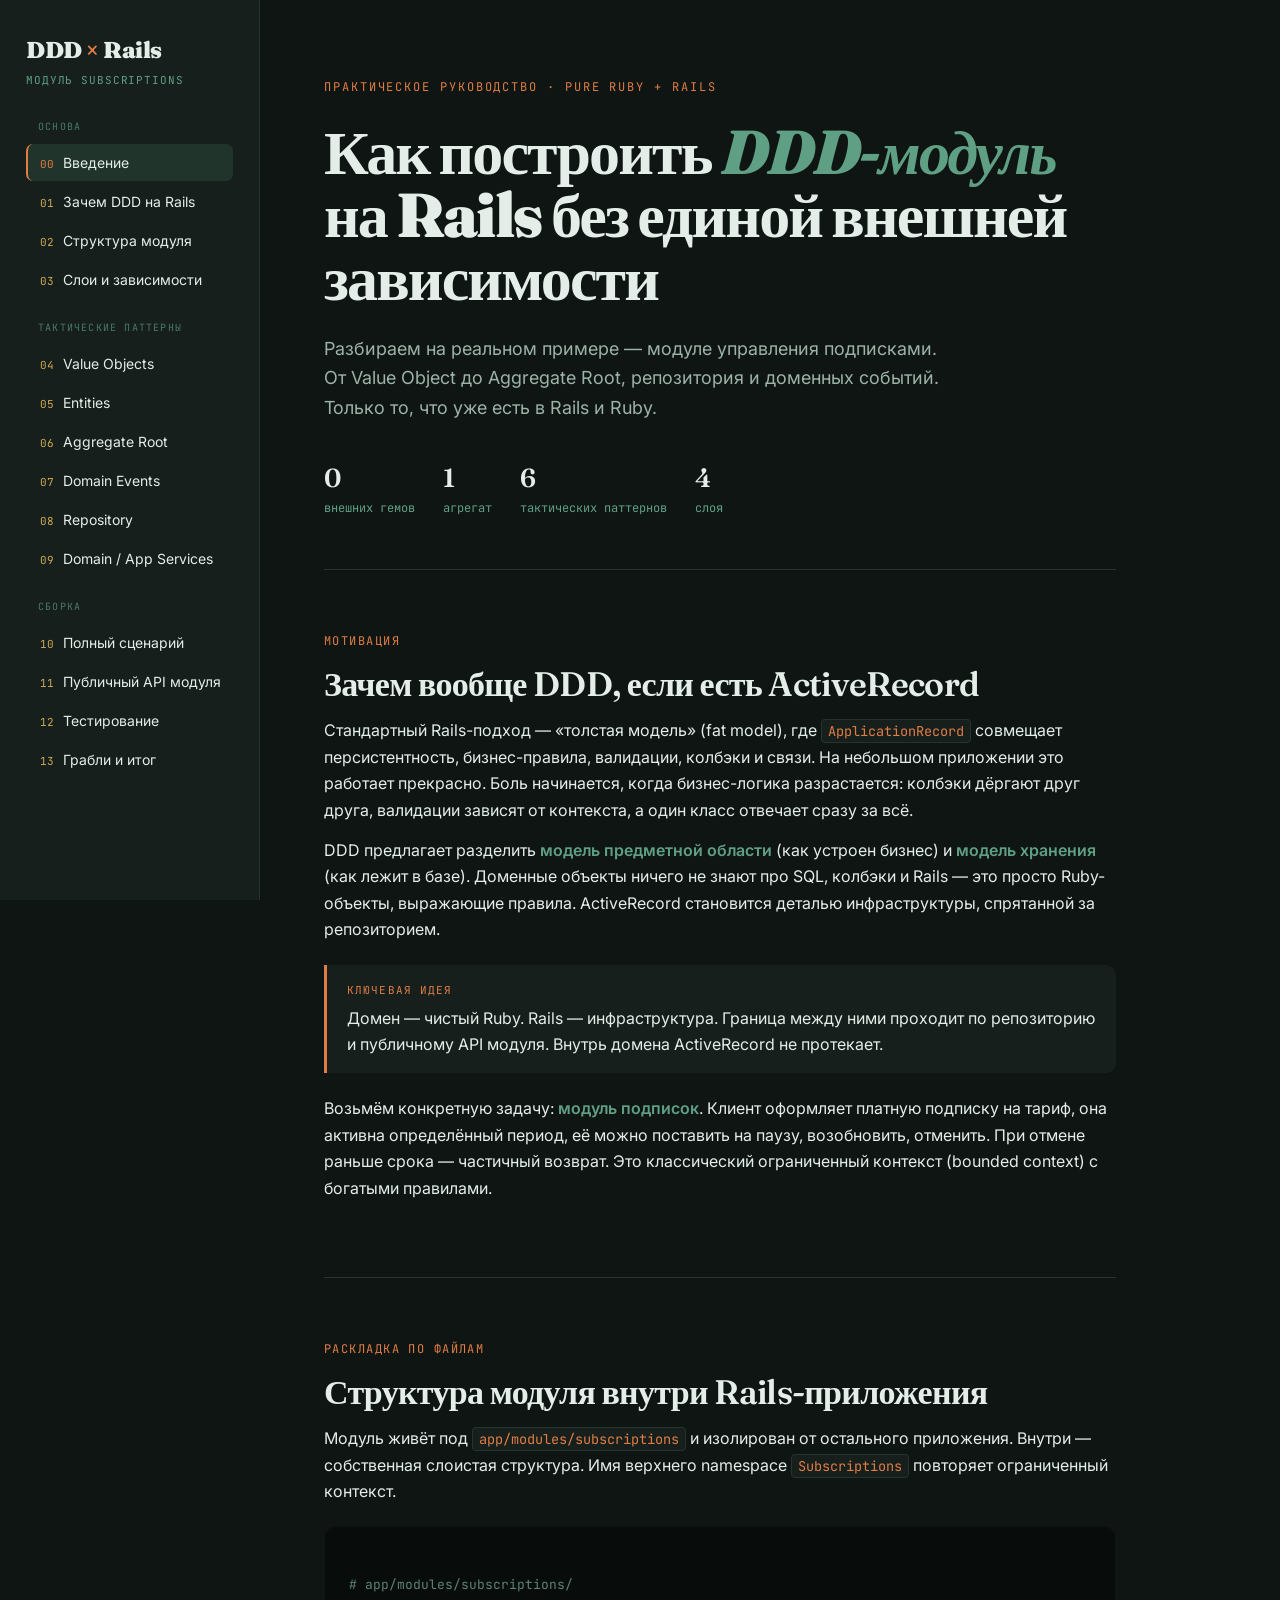
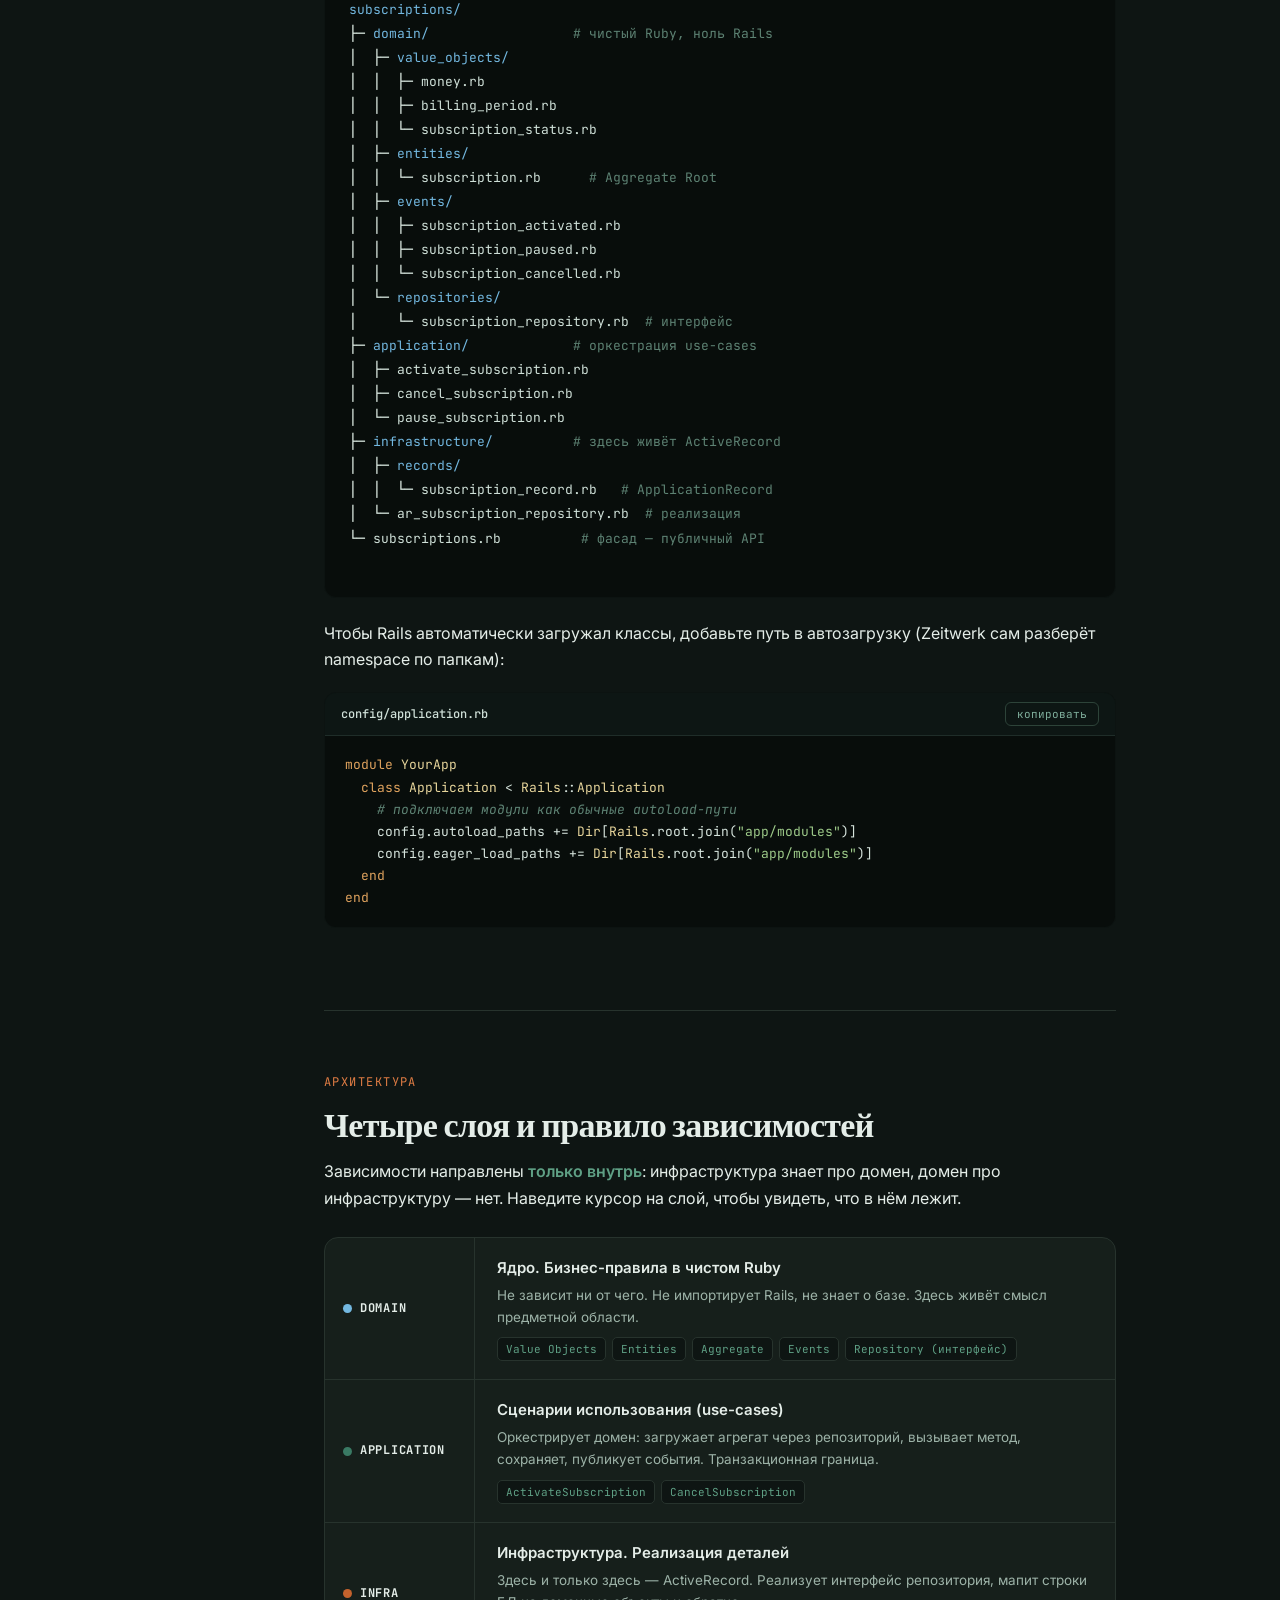
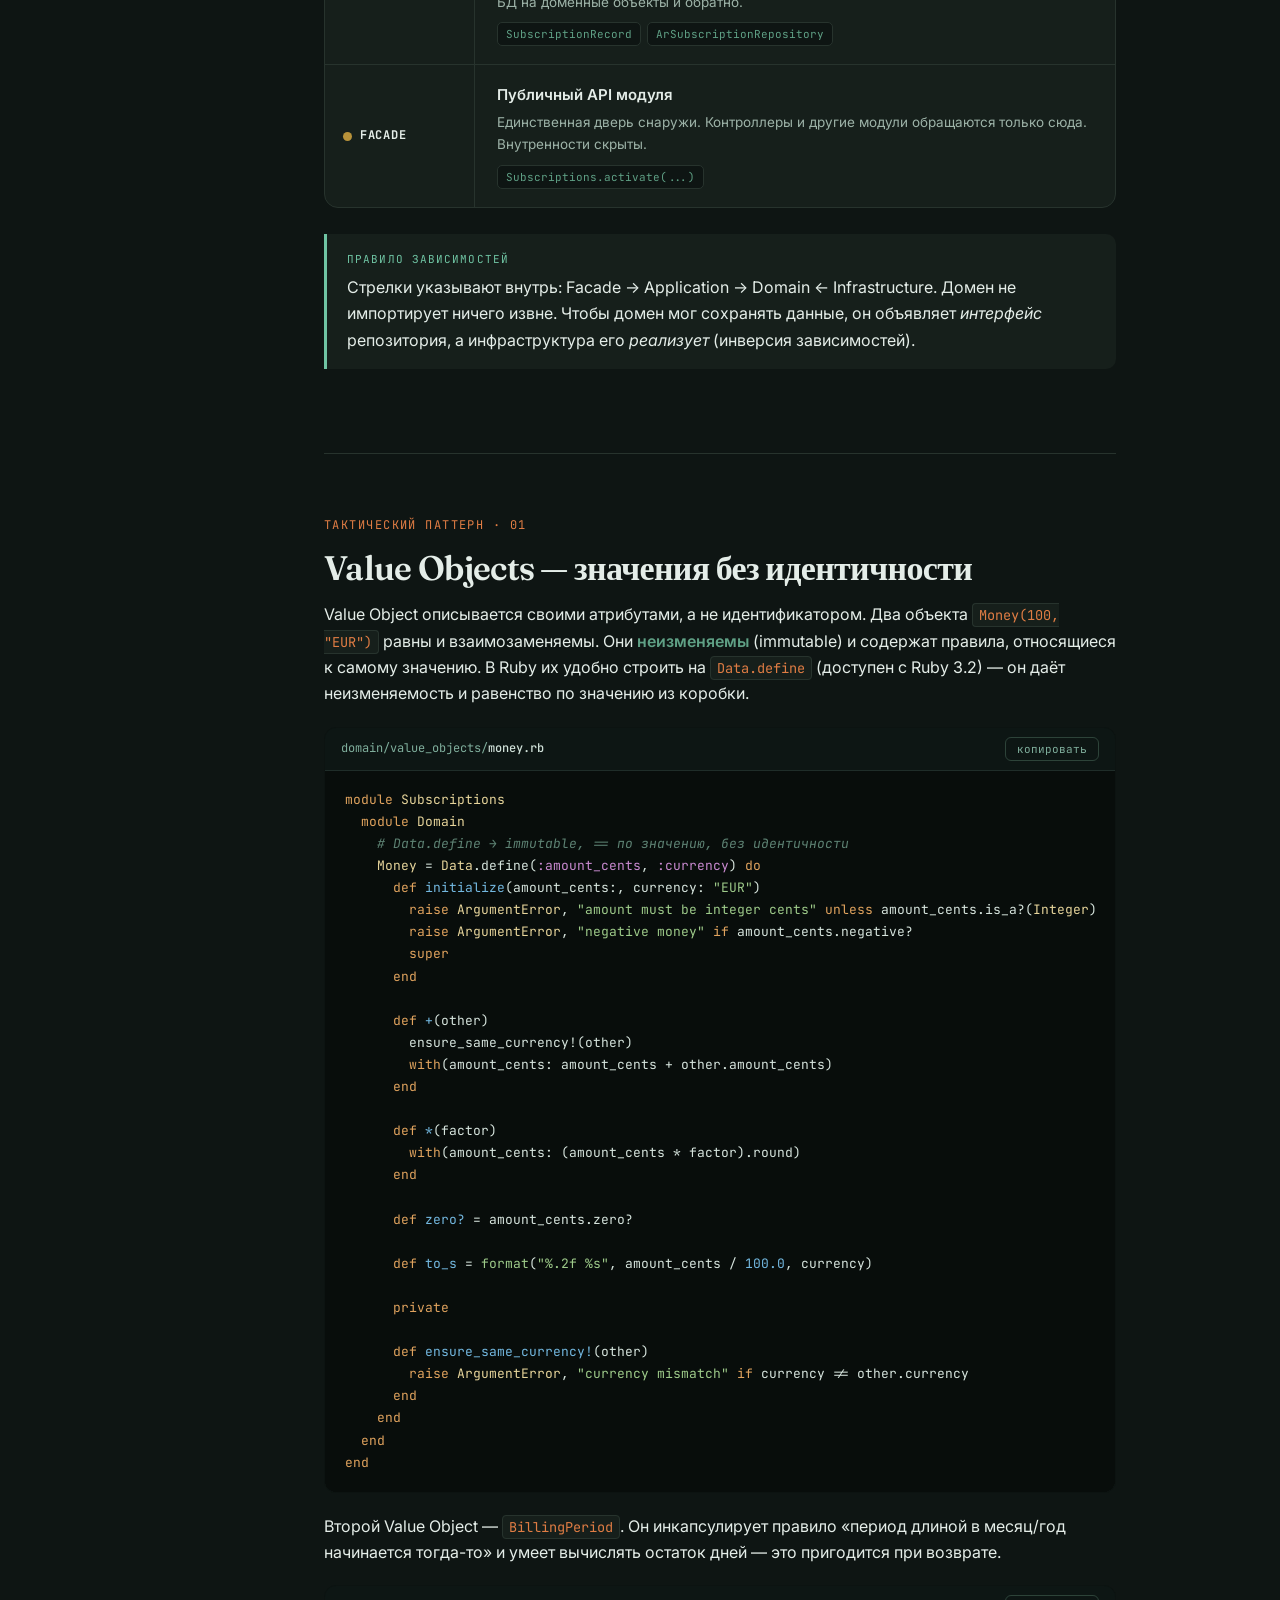
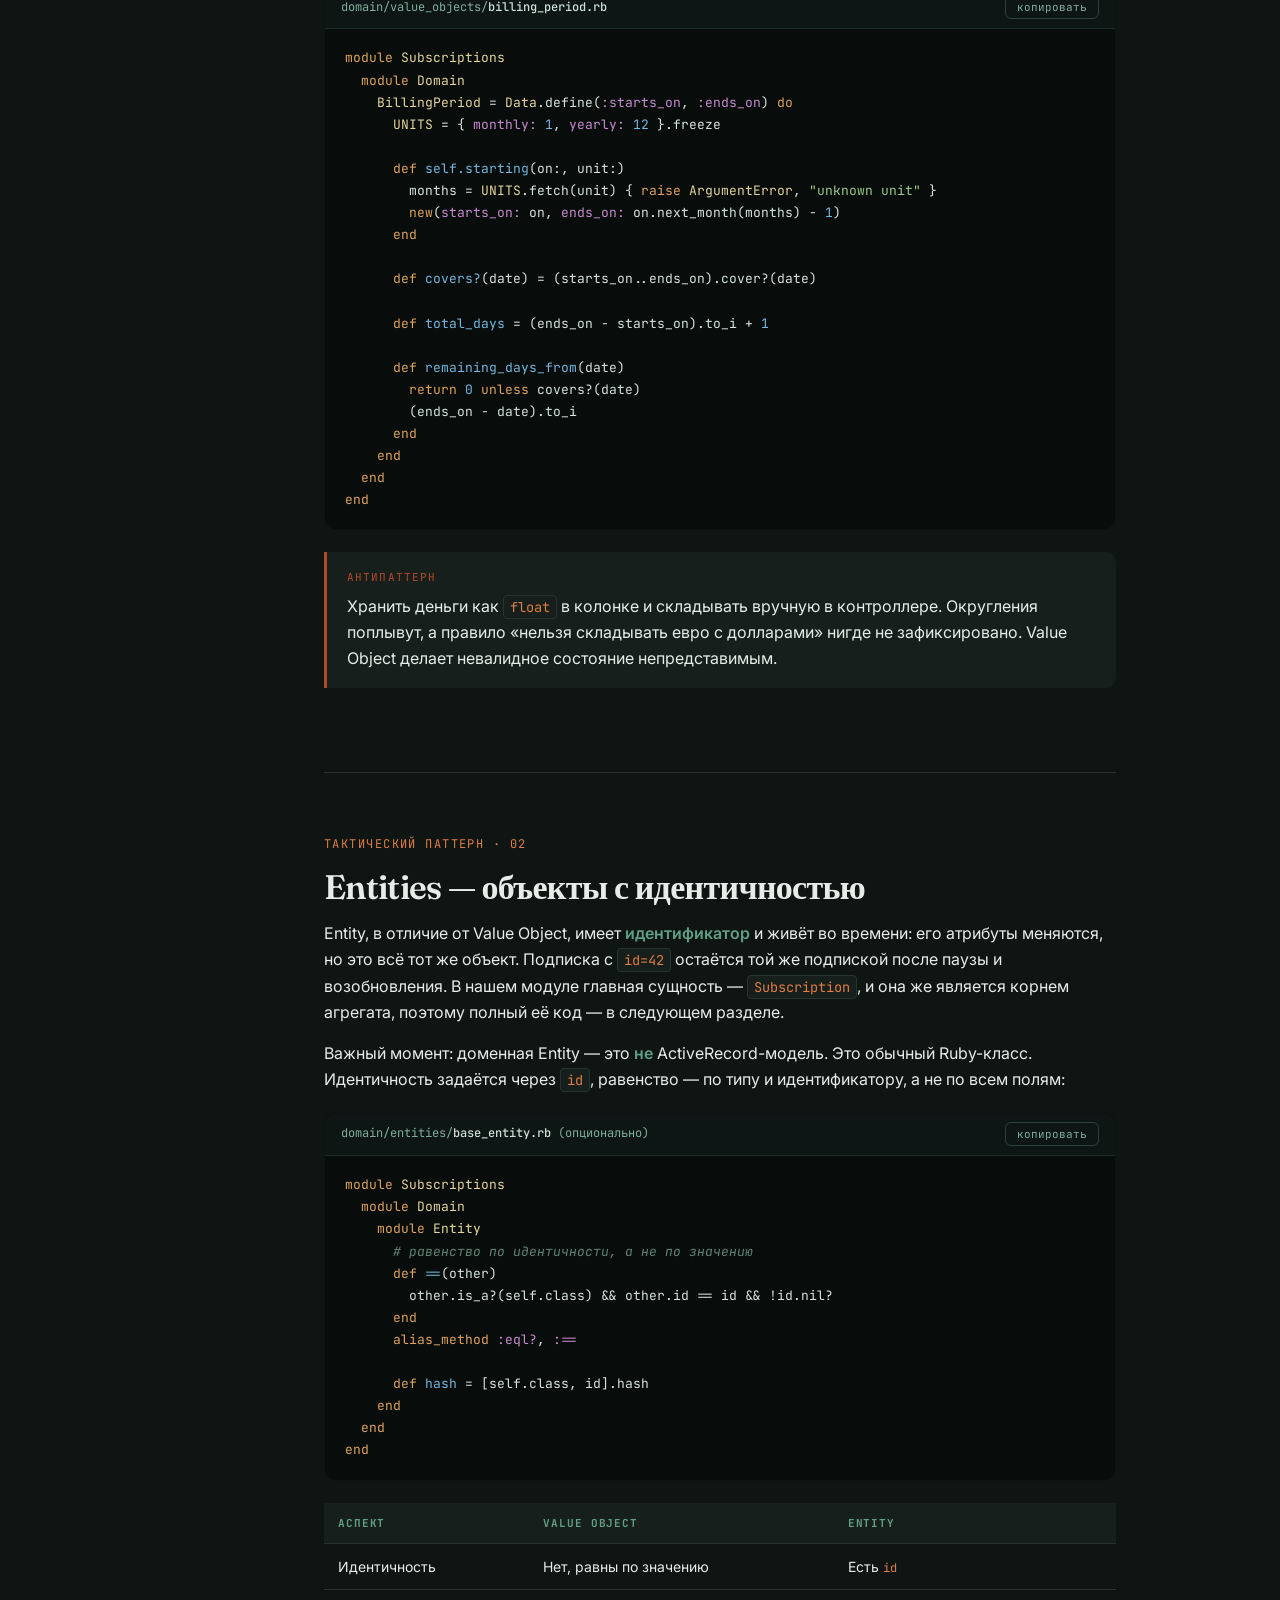
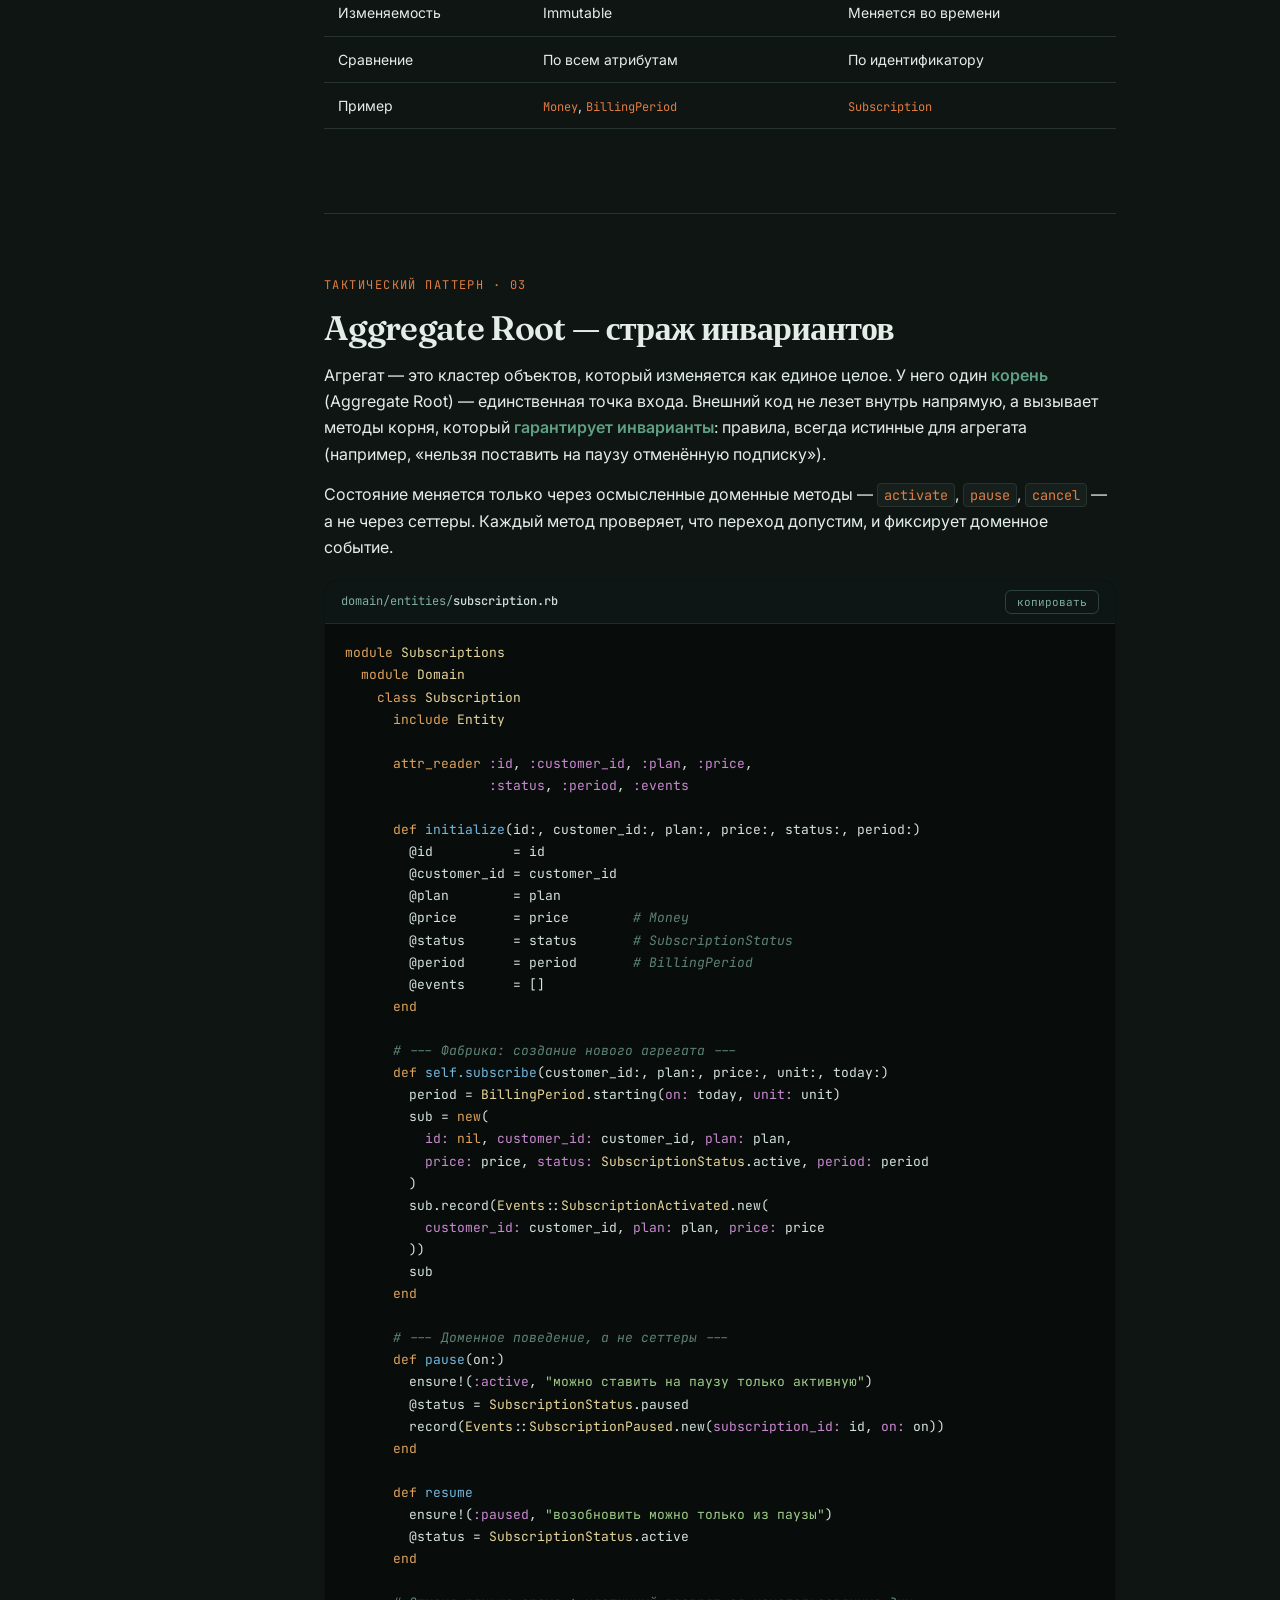
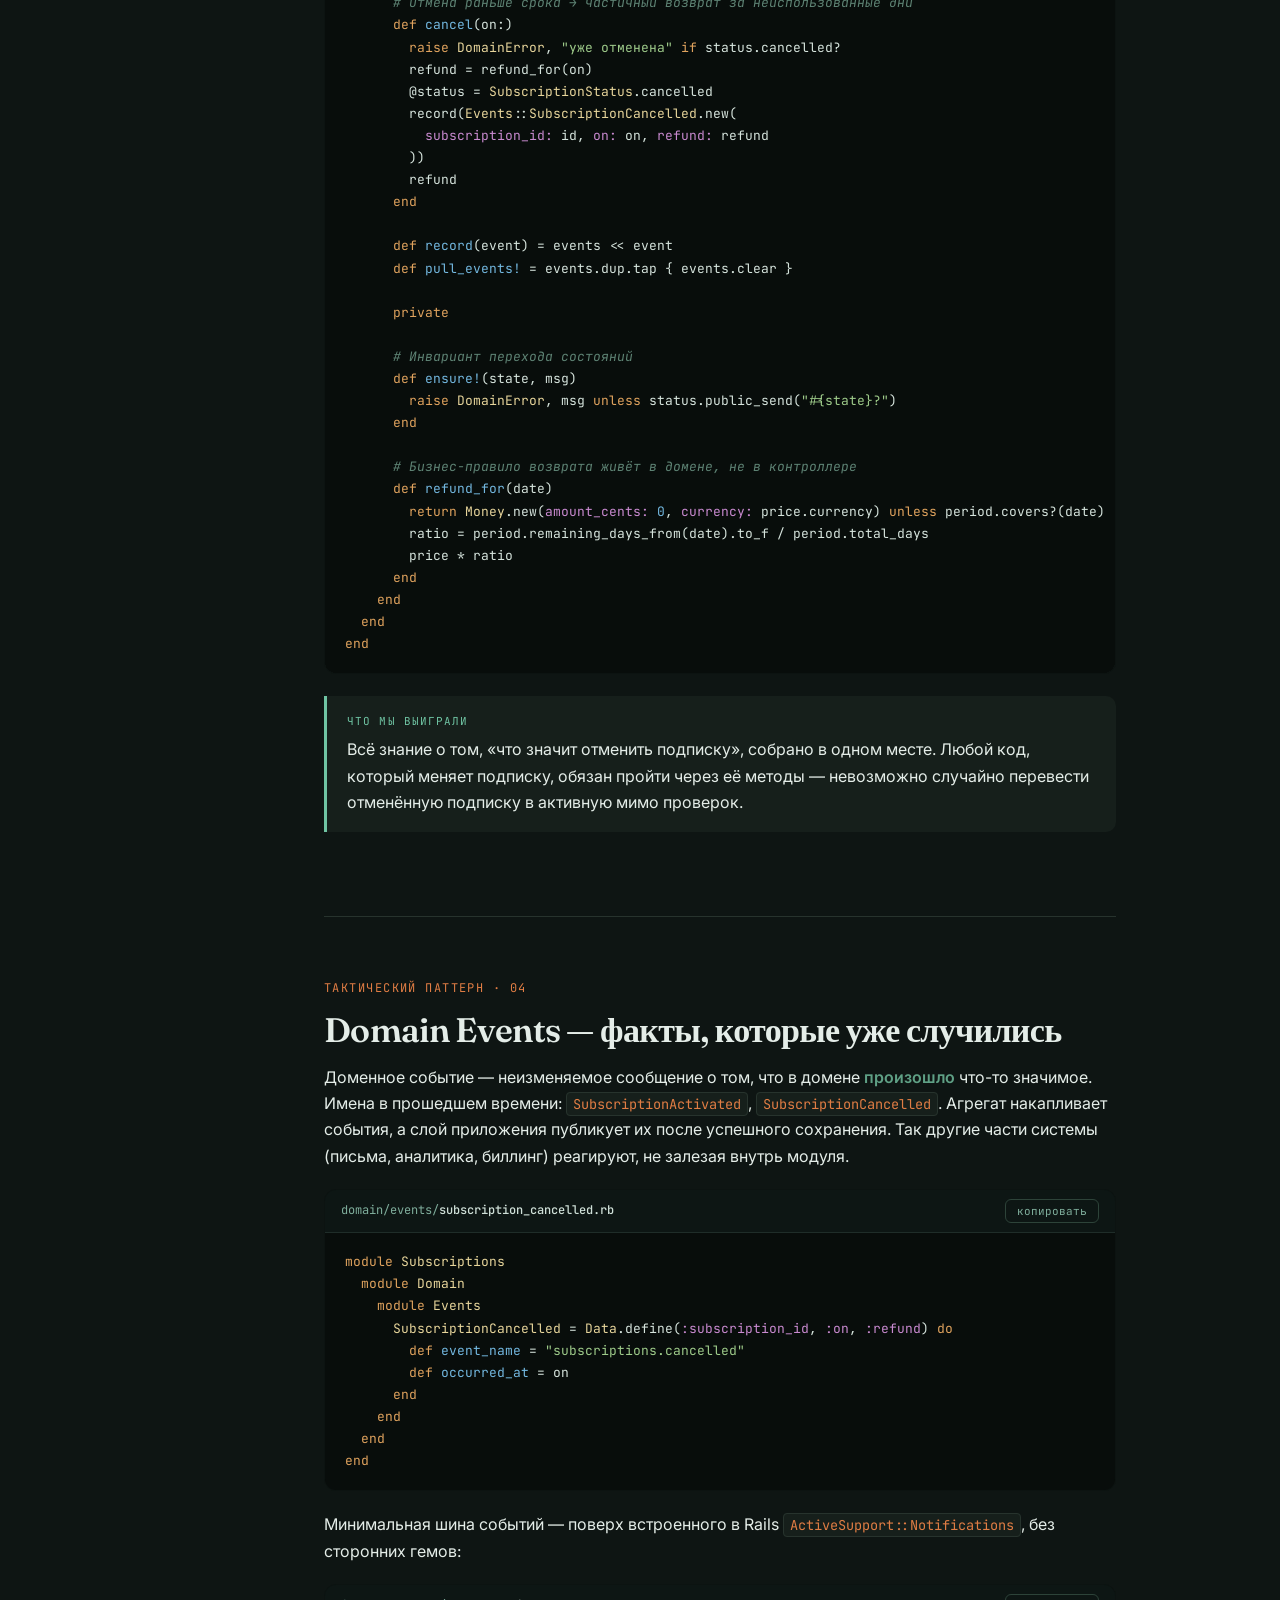
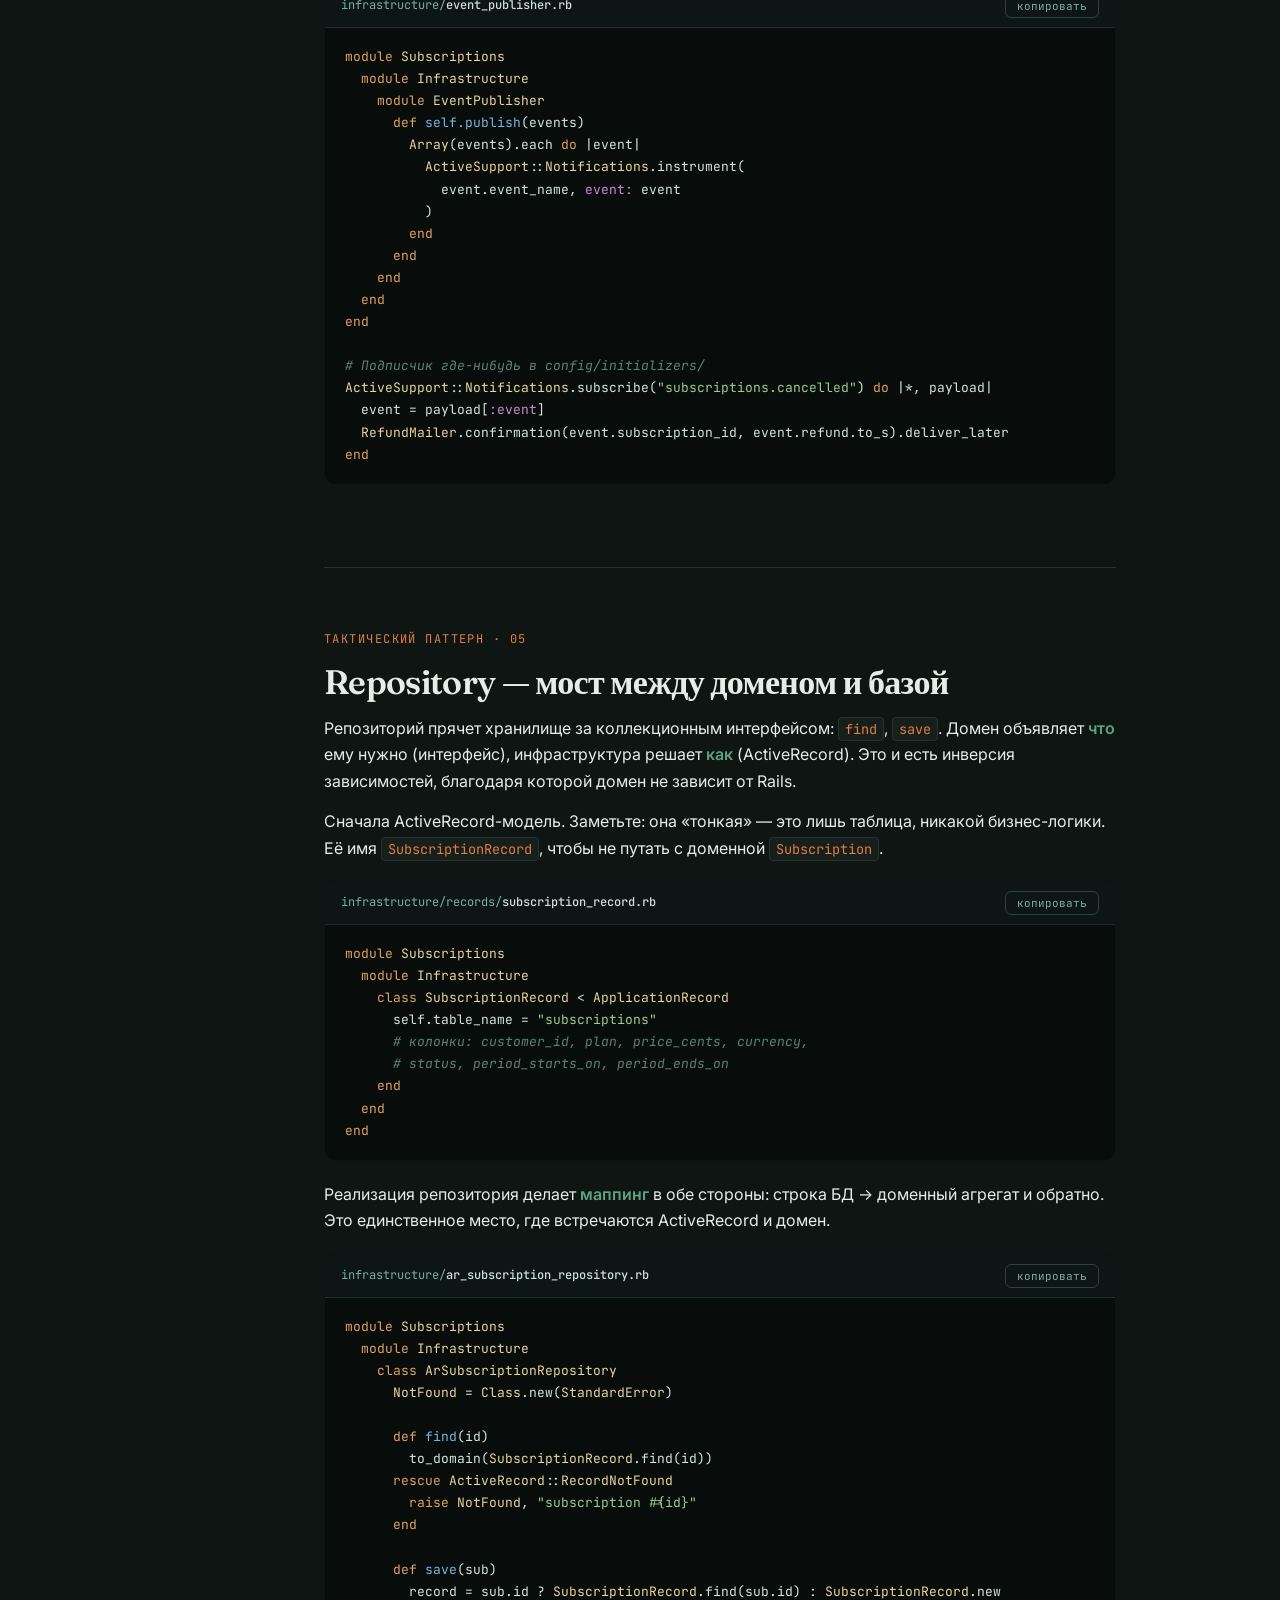
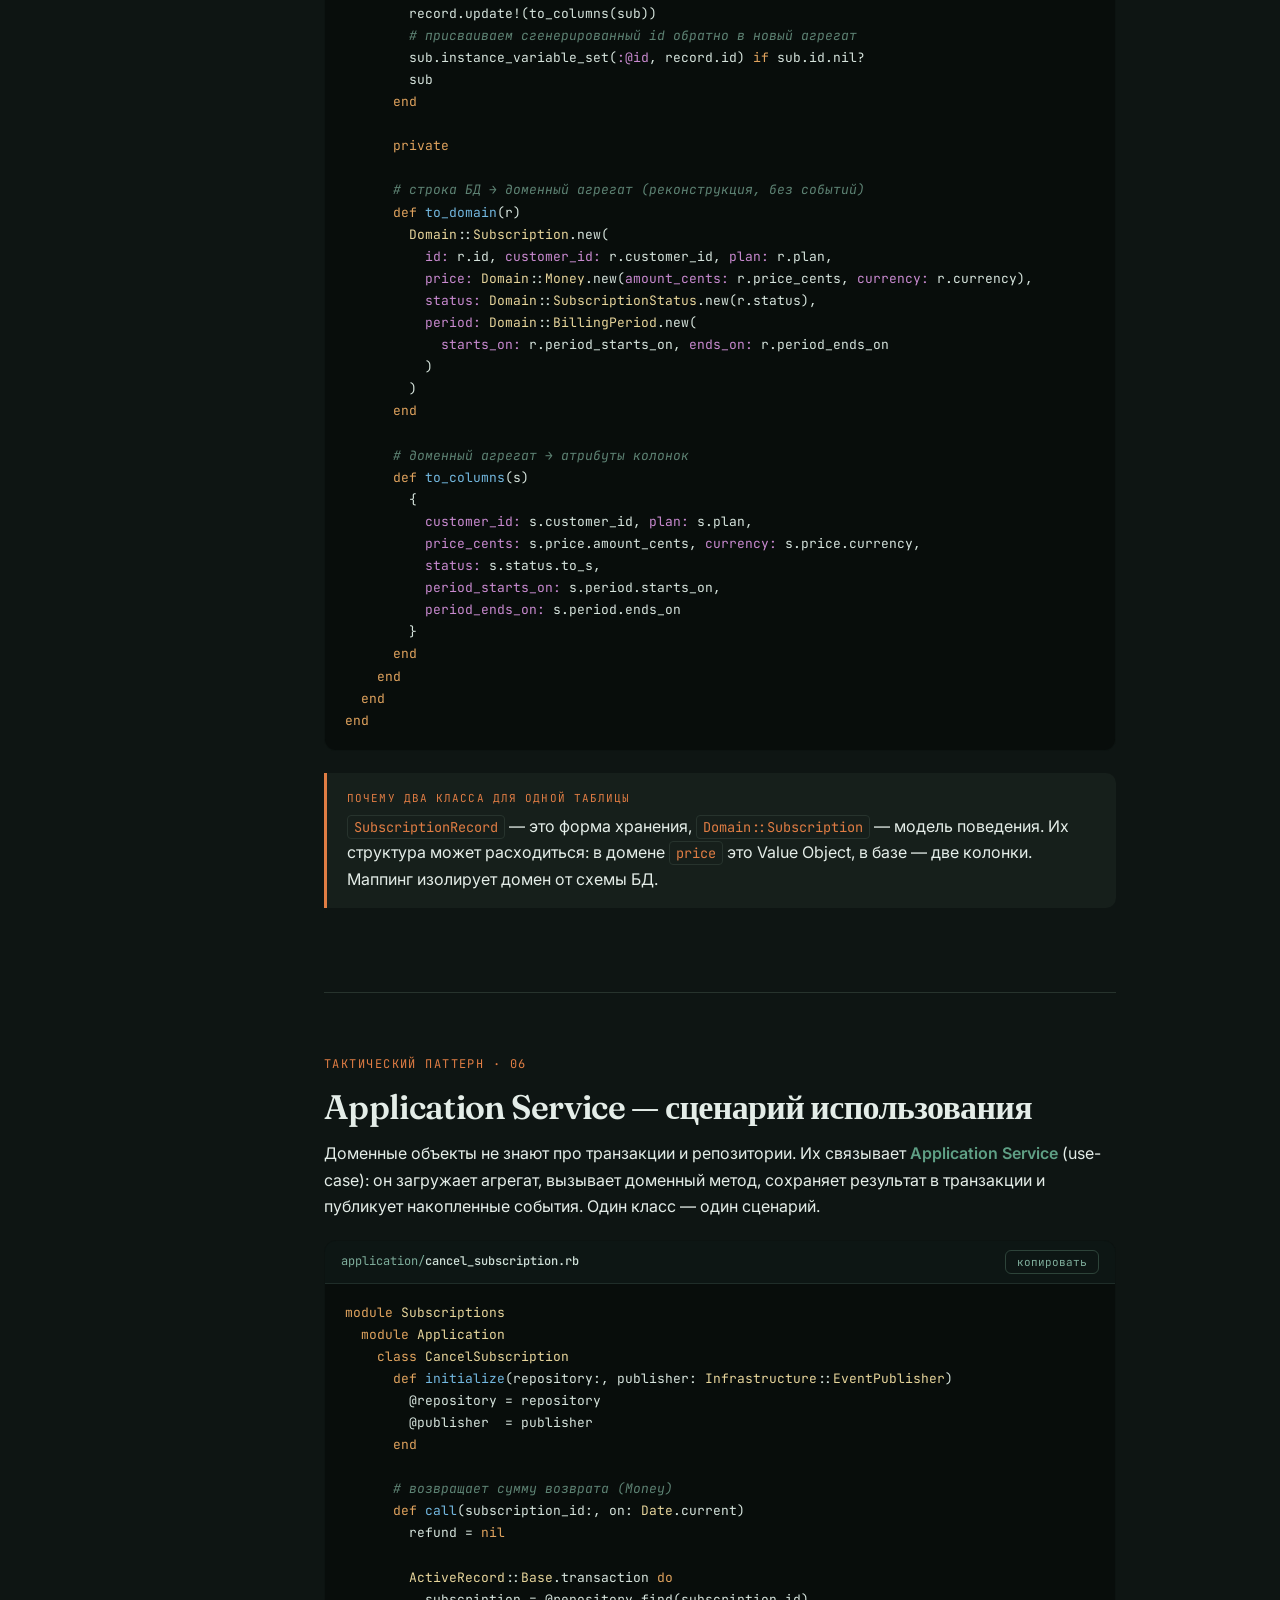
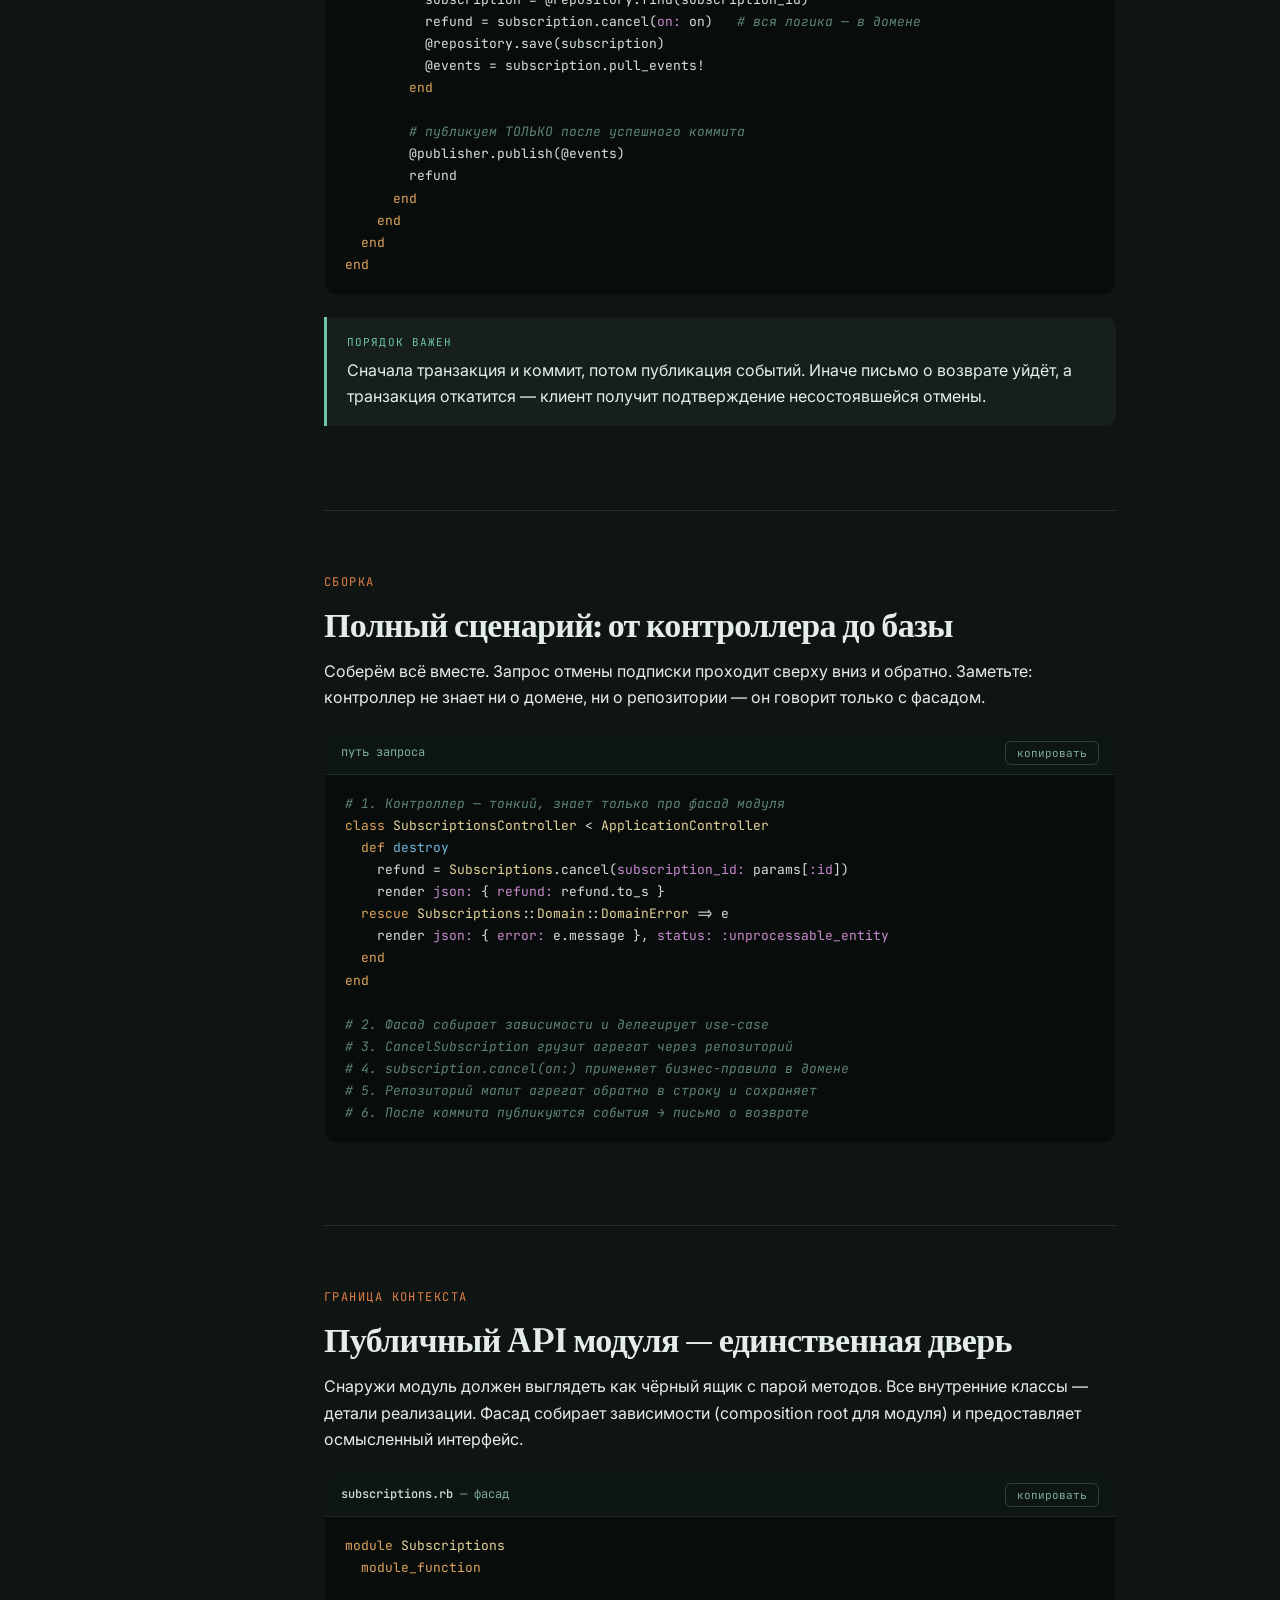
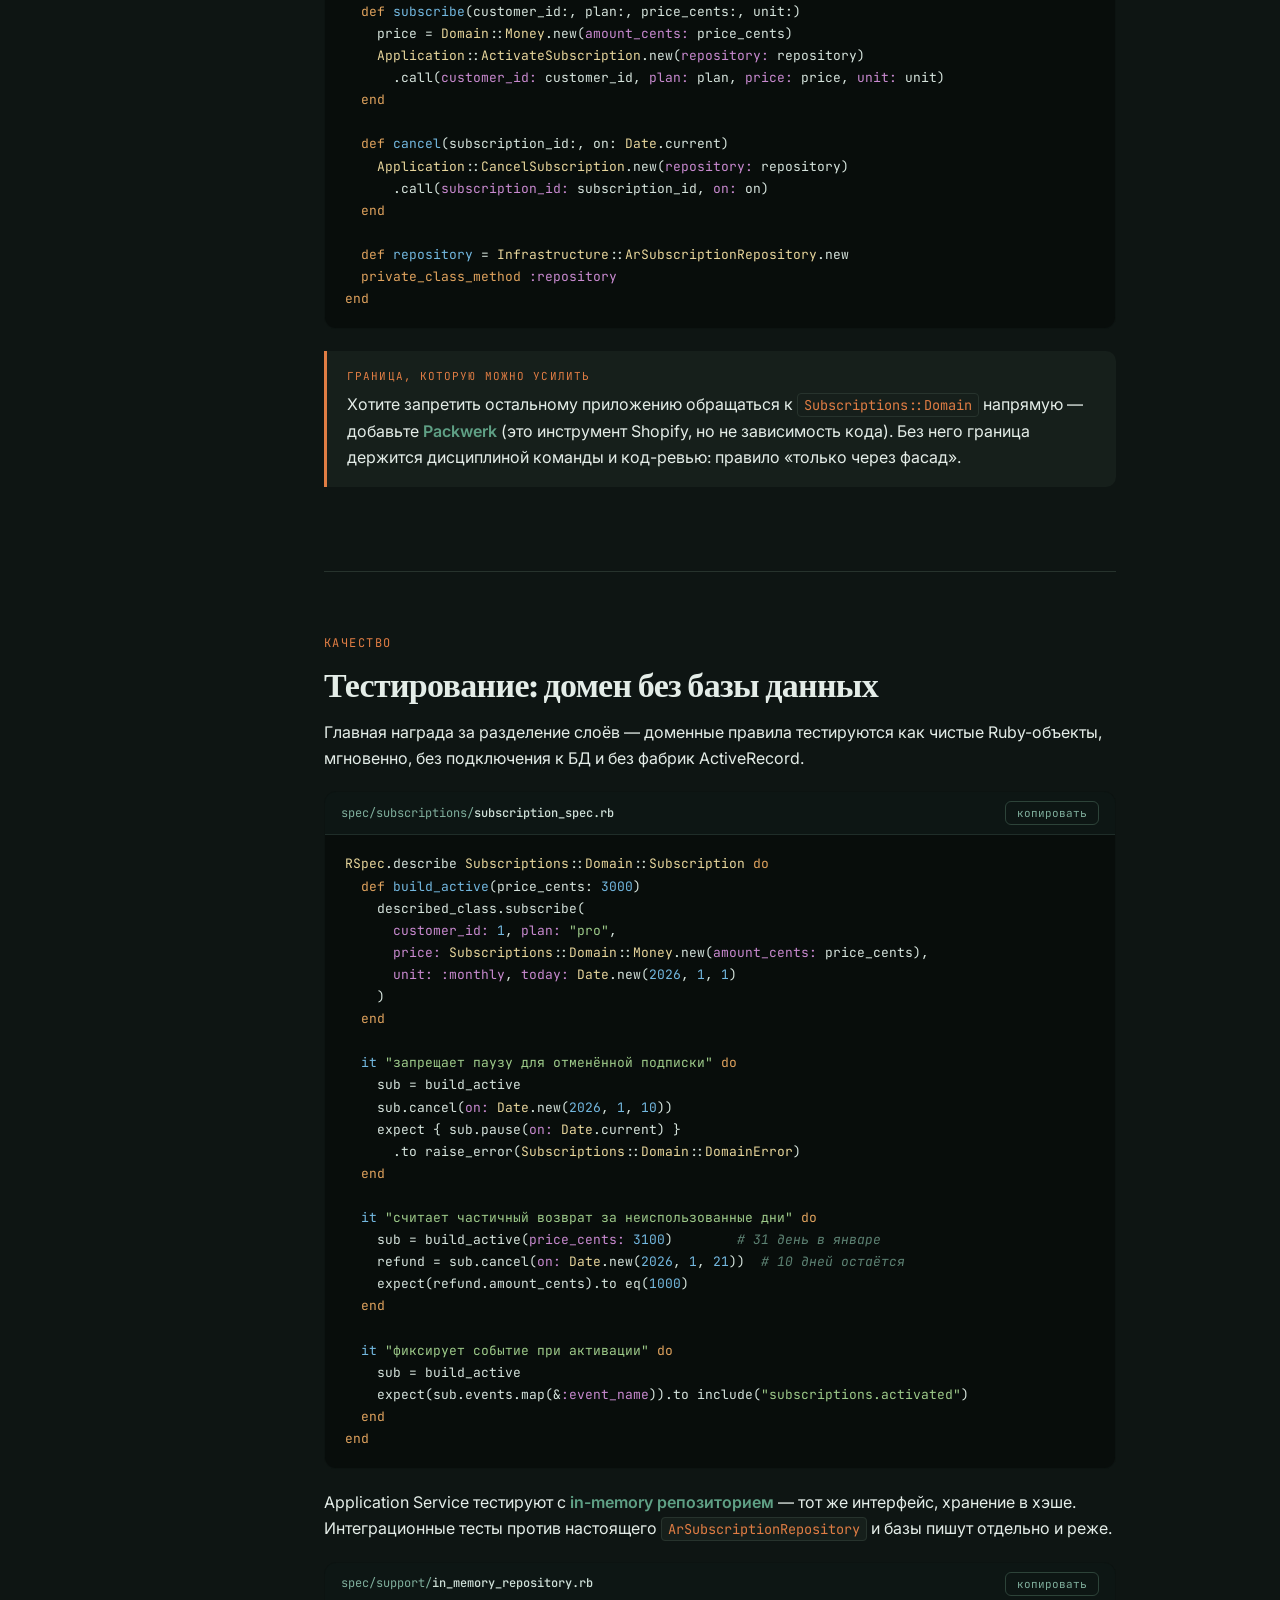
==== ddd-rails-subscriptions.html @ 868ebb4c "Add DDD Rails subscriptions page" ====
<!DOCTYPE html>
<html lang="ru">
<head>
<meta charset="UTF-8">
<meta name="viewport" content="width=device-width, initial-scale=1.0">
<title>DDD-модуль на Rails: модуль Subscriptions</title>
<link rel="preconnect" href="https://fonts.googleapis.com">
<link rel="preconnect" href="https://fonts.gstatic.com" crossorigin>
<link href="https://fonts.googleapis.com/css2?family=Fraunces:opsz,wght@9..144,400;9..144,600;9..144,900&family=Inter:wght@400;500;600&family=JetBrains+Mono:wght@400;500;700&display=swap" rel="stylesheet">
<style>
:root{
  --ink:#e4ede8;
  --paper:#0e1513;
  --paper-2:#161f1b;
  --moss:#5fa085;
  --moss-bright:#6fc4a3;
  --clay:#e07d44;
  --clay-soft:#d98a5c;
  --gold:#ceaa56;
  --line:#27332d;
  --code-bg:#080d0b;
  --code-ink:#d6e4dd;
  --shadow:0 1px 0 rgba(0,0,0,.3);
}
*{box-sizing:border-box;margin:0;padding:0}
html{scroll-behavior:smooth}
body{
  background:var(--paper);
  color:var(--ink);
  font-family:'Inter',system-ui,sans-serif;
  line-height:1.65;
  font-size:16px;
  -webkit-font-smoothing:antialiased;
}
.wrap{display:grid;grid-template-columns:260px 1fr;max-width:1340px;margin:0 auto;min-height:100vh}

/* ---- NAV ---- */
nav{
  position:sticky;top:0;align-self:start;height:100vh;overflow-y:auto;
  padding:38px 26px;border-right:1px solid var(--line);
  background:var(--paper-2);
}
nav .brand{font-family:'Fraunces',serif;font-weight:900;font-size:23px;line-height:1.1;letter-spacing:-.02em}
nav .brand em{color:var(--clay);font-style:normal}
nav .sub{font-family:'JetBrains Mono',monospace;font-size:11px;letter-spacing:.08em;text-transform:uppercase;color:var(--moss);margin-top:8px;margin-bottom:30px}
nav a{
  display:block;text-decoration:none;color:var(--ink);
  font-size:14px;padding:7px 12px;border-radius:7px;margin-bottom:2px;
  border-left:2px solid transparent;transition:.18s;
}
nav a .n{font-family:'JetBrains Mono',monospace;font-size:11px;color:var(--gold);margin-right:9px}
nav a:hover{background:rgba(47,93,79,.09)}
nav a.active{background:rgba(95,160,133,.16);color:var(--ink);border-left-color:var(--clay)}
nav a.active .n{color:var(--clay)}
nav .group{font-family:'JetBrains Mono',monospace;font-size:10px;text-transform:uppercase;letter-spacing:.12em;color:var(--moss);margin:22px 0 8px 12px;opacity:.7}

/* ---- MAIN ---- */
main{padding:0 64px 120px;max-width:920px}
.hero{padding:78px 0 50px;border-bottom:1px solid var(--line)}
.hero .eyebrow{font-family:'JetBrains Mono',monospace;font-size:12px;letter-spacing:.16em;text-transform:uppercase;color:var(--clay);margin-bottom:22px}
.hero h1{font-family:'Fraunces',serif;font-weight:900;font-size:clamp(38px,5.5vw,62px);line-height:1.02;letter-spacing:-.03em}
.hero h1 em{font-style:italic;color:var(--moss)}
.hero p{font-size:18px;max-width:620px;margin-top:24px;color:#3a463f}
.hero .meta{display:flex;gap:28px;margin-top:34px;flex-wrap:wrap}
.hero .meta div{font-family:'JetBrains Mono',monospace;font-size:12px;color:var(--moss)}
.hero .meta b{display:block;font-family:'Fraunces',serif;font-size:26px;font-weight:600;color:var(--ink);letter-spacing:-.02em}
.hero p{color:#9db3a8}

section{padding:62px 0;border-bottom:1px solid var(--line);scroll-margin-top:20px}
section .tag{font-family:'JetBrains Mono',monospace;font-size:12px;letter-spacing:.12em;text-transform:uppercase;color:var(--clay);margin-bottom:14px}
h2{font-family:'Fraunces',serif;font-weight:600;font-size:34px;letter-spacing:-.02em;line-height:1.1;margin-bottom:8px}
h3{font-family:'Fraunces',serif;font-weight:600;font-size:21px;margin:34px 0 10px;letter-spacing:-.01em}
p{margin:14px 0}
ul,ol{margin:14px 0 14px 22px}
li{margin:6px 0}
strong{color:var(--moss);font-weight:600}
code.inl{font-family:'JetBrains Mono',monospace;font-size:.85em;background:var(--paper-2);padding:2px 6px;border-radius:4px;color:var(--clay);border:1px solid var(--line)}

/* ---- CODE BLOCKS ---- */
.code{position:relative;margin:20px 0;border-radius:12px;overflow:hidden;border:1px solid #0c1311}
.code .bar{display:flex;align-items:center;justify-content:space-between;background:#0d1614;padding:9px 16px;border-bottom:1px solid #1f2d29}
.code .bar .fname{font-family:'JetBrains Mono',monospace;font-size:12px;color:#7fae9c}
.code .bar .fname b{color:#cfe0d8;font-weight:500}
.code .copy{font-family:'JetBrains Mono',monospace;font-size:11px;background:transparent;border:1px solid #2d4339;color:#7fae9c;padding:4px 11px;border-radius:6px;cursor:pointer;transition:.15s}
.code .copy:hover{background:var(--moss);color:#fff;border-color:var(--moss)}
.code pre{background:var(--code-bg);color:var(--code-ink);padding:18px 20px;overflow-x:auto;font-family:'JetBrains Mono',monospace;font-size:13px;line-height:1.7;tab-size:2}
.code pre .c{color:#5d8273;font-style:italic}
.code pre .k{color:#e0a35e}
.code pre .s{color:#9ecb8a}
.code pre .m{color:#73b8e0}
.code pre .cls{color:#e7d59b}
.code pre .sym{color:#c98ad0}

/* ---- CALLOUTS ---- */
.callout{border-left:3px solid var(--clay);background:var(--paper-2);padding:16px 20px;border-radius:0 10px 10px 0;margin:22px 0}
.callout .lbl{font-family:'JetBrains Mono',monospace;font-size:11px;letter-spacing:.1em;text-transform:uppercase;color:var(--clay);margin-bottom:6px}
.callout.good{border-left-color:var(--moss-bright)}
.callout.good .lbl{color:var(--moss-bright)}
.callout.bad{border-left-color:#b3492a}
.callout.bad .lbl{color:#b3492a}

/* ---- ARCH DIAGRAM ---- */
.arch{margin:26px 0;border:1px solid var(--line);border-radius:14px;overflow:hidden;background:var(--paper-2)}
.layer{display:grid;grid-template-columns:150px 1fr;border-bottom:1px solid var(--line);cursor:pointer;transition:.18s}
.layer:last-child{border-bottom:none}
.layer:hover{background:var(--paper-2)}
.layer .ll{padding:18px 18px;font-family:'JetBrains Mono',monospace;font-size:12px;font-weight:700;text-transform:uppercase;letter-spacing:.06em;display:flex;align-items:center;gap:8px;border-right:1px solid var(--line)}
.layer .ll .dot{width:9px;height:9px;border-radius:50%}
.layer .lr{padding:18px 22px}
.layer .lr .lt{font-weight:600;font-size:15px;color:var(--ink)}
.layer .lr .ld{font-size:13.5px;color:#9db3a8;margin-top:3px}
.layer .lr .files{margin-top:9px;display:flex;flex-wrap:wrap;gap:6px}
.layer .lr .files span{font-family:'JetBrains Mono',monospace;font-size:11px;background:var(--paper);border:1px solid var(--line);padding:2px 8px;border-radius:5px;color:var(--moss)}
/* ---- TABLE ---- */
table{width:100%;border-collapse:collapse;margin:22px 0;font-size:14px}
th,td{text-align:left;padding:11px 14px;border-bottom:1px solid var(--line);vertical-align:top}
th{font-family:'JetBrains Mono',monospace;font-size:11px;text-transform:uppercase;letter-spacing:.08em;color:var(--moss);background:var(--paper-2)}
td code{font-family:'JetBrains Mono',monospace;font-size:12px;color:var(--clay)}

/* ---- TREE ---- */
.tree{background:var(--code-bg);color:var(--code-ink);border-radius:12px;padding:22px 24px;font-family:'JetBrains Mono',monospace;font-size:13px;line-height:1.85;overflow-x:auto;border:1px solid #0c1311;margin:22px 0;white-space:pre}
.tree .d{color:#73b8e0}
.tree .f{color:#cfe0d8}
.tree .cm{color:#5d8273}

footer{padding:50px 0 0;font-family:'JetBrains Mono',monospace;font-size:12px;color:var(--moss)}

@media(max-width:920px){
  .wrap{grid-template-columns:1fr}
  nav{display:none}
  main{padding:0 24px 80px}
  .layer{grid-template-columns:1fr}
  .layer .ll{border-right:none;border-bottom:1px solid var(--line)}
}
::selection{background:var(--clay);color:#fff}
</style>
</head>
<body>
<div class="wrap">
<nav id="nav">
  <div class="brand">DDD <em>×</em> Rails</div>
  <div class="sub">Модуль Subscriptions</div>

  <div class="group">Основа</div>
  <a href="#intro"><span class="n">00</span>Введение</a>
  <a href="#why"><span class="n">01</span>Зачем DDD на Rails</a>
  <a href="#structure"><span class="n">02</span>Структура модуля</a>
  <a href="#layers"><span class="n">03</span>Слои и зависимости</a>

  <div class="group">Тактические паттерны</div>
  <a href="#value-objects"><span class="n">04</span>Value Objects</a>
  <a href="#entities"><span class="n">05</span>Entities</a>
  <a href="#aggregate"><span class="n">06</span>Aggregate Root</a>
  <a href="#events"><span class="n">07</span>Domain Events</a>
  <a href="#repository"><span class="n">08</span>Repository</a>
  <a href="#service"><span class="n">09</span>Domain / App Services</a>

  <div class="group">Сборка</div>
  <a href="#flow"><span class="n">10</span>Полный сценарий</a>
  <a href="#boundary"><span class="n">11</span>Публичный API модуля</a>
  <a href="#testing"><span class="n">12</span>Тестирование</a>
  <a href="#pitfalls"><span class="n">13</span>Грабли и итог</a>
</nav>

<main>
<header class="hero" id="intro">
  <div class="eyebrow">Практическое руководство · Pure Ruby + Rails</div>
  <h1>Как построить <em>DDD-модуль</em> на Rails без единой внешней зависимости</h1>
  <p>Разбираем на реальном примере — модуле управления подписками. От Value Object до Aggregate Root, репозитория и доменных событий. Только то, что уже есть в Rails и Ruby.</p>
  <div class="meta">
    <div><b>0</b>внешних гемов</div>
    <div><b>1</b>агрегат</div>
    <div><b>6</b>тактических паттернов</div>
    <div><b>4</b>слоя</div>
  </div>
</header>

<section id="why">
  <div class="tag">Мотивация</div>
  <h2>Зачем вообще DDD, если есть ActiveRecord</h2>
  <p>Стандартный Rails-подход — «толстая модель» (fat model), где <code class="inl">ApplicationRecord</code> совмещает персистентность, бизнес-правила, валидации, колбэки и связи. На небольшом приложении это работает прекрасно. Боль начинается, когда бизнес-логика разрастается: колбэки дёргают друг друга, валидации зависят от контекста, а один класс отвечает сразу за всё.</p>
  <p>DDD предлагает разделить <strong>модель предметной области</strong> (как устроен бизнес) и <strong>модель хранения</strong> (как лежит в базе). Доменные объекты ничего не знают про SQL, колбэки и Rails — это просто Ruby-объекты, выражающие правила. ActiveRecord становится деталью инфраструктуры, спрятанной за репозиторием.</p>
  <div class="callout">
    <div class="lbl">Ключевая идея</div>
    Домен — чистый Ruby. Rails — инфраструктура. Граница между ними проходит по репозиторию и публичному API модуля. Внутрь домена ActiveRecord не протекает.
  </div>
  <p>Возьмём конкретную задачу: <strong>модуль подписок</strong>. Клиент оформляет платную подписку на тариф, она активна определённый период, её можно поставить на паузу, возобновить, отменить. При отмене раньше срока — частичный возврат. Это классический ограниченный контекст (bounded context) с богатыми правилами.</p>
</section>

<section id="structure">
  <div class="tag">Раскладка по файлам</div>
  <h2>Структура модуля внутри Rails-приложения</h2>
  <p>Модуль живёт под <code class="inl">app/modules/subscriptions</code> и изолирован от остального приложения. Внутри — собственная слоистая структура. Имя верхнего namespace <code class="inl">Subscriptions</code> повторяет ограниченный контекст.</p>
  <div class="tree">
<span class="cm"># app/modules/subscriptions/</span>
<span class="d">subscriptions/</span>
├─ <span class="d">domain/</span>                  <span class="cm"># чистый Ruby, ноль Rails</span>
│  ├─ <span class="d">value_objects/</span>
│  │  ├─ <span class="f">money.rb</span>
│  │  ├─ <span class="f">billing_period.rb</span>
│  │  └─ <span class="f">subscription_status.rb</span>
│  ├─ <span class="d">entities/</span>
│  │  └─ <span class="f">subscription.rb</span>      <span class="cm"># Aggregate Root</span>
│  ├─ <span class="d">events/</span>
│  │  ├─ <span class="f">subscription_activated.rb</span>
│  │  ├─ <span class="f">subscription_paused.rb</span>
│  │  └─ <span class="f">subscription_cancelled.rb</span>
│  └─ <span class="d">repositories/</span>
│     └─ <span class="f">subscription_repository.rb</span>  <span class="cm"># интерфейс</span>
├─ <span class="d">application/</span>             <span class="cm"># оркестрация use-cases</span>
│  ├─ <span class="f">activate_subscription.rb</span>
│  ├─ <span class="f">cancel_subscription.rb</span>
│  └─ <span class="f">pause_subscription.rb</span>
├─ <span class="d">infrastructure/</span>          <span class="cm"># здесь живёт ActiveRecord</span>
│  ├─ <span class="d">records/</span>
│  │  └─ <span class="f">subscription_record.rb</span>   <span class="cm"># ApplicationRecord</span>
│  └─ <span class="f">ar_subscription_repository.rb</span>  <span class="cm"># реализация</span>
└─ <span class="f">subscriptions.rb</span>          <span class="cm"># фасад — публичный API</span>
  </div>
  <p>Чтобы Rails автоматически загружал классы, добавьте путь в автозагрузку (Zeitwerk сам разберёт namespace по папкам):</p>
  <div class="code">
    <div class="bar"><span class="fname"><b>config/application.rb</b></span><button class="copy">копировать</button></div>
<pre><span class="k">module</span> <span class="cls">YourApp</span>
  <span class="k">class</span> <span class="cls">Application</span> &lt; <span class="cls">Rails</span>::<span class="cls">Application</span>
    <span class="c"># подключаем модули как обычные autoload-пути</span>
    config.autoload_paths += <span class="cls">Dir</span>[<span class="cls">Rails</span>.root.join(<span class="s">"app/modules"</span>)]
    config.eager_load_paths += <span class="cls">Dir</span>[<span class="cls">Rails</span>.root.join(<span class="s">"app/modules"</span>)]
  <span class="k">end</span>
<span class="k">end</span></pre>
  </div>
</section>

<section id="layers">
  <div class="tag">Архитектура</div>
  <h2>Четыре слоя и правило зависимостей</h2>
  <p>Зависимости направлены <strong>только внутрь</strong>: инфраструктура знает про домен, домен про инфраструктуру — нет. Наведите курсор на слой, чтобы увидеть, что в нём лежит.</p>
  <div class="arch">
    <div class="layer">
      <div class="ll"><span class="dot" style="background:#73b8e0"></span>Domain</div>
      <div class="lr">
        <div class="lt">Ядро. Бизнес-правила в чистом Ruby</div>
        <div class="ld">Не зависит ни от чего. Не импортирует Rails, не знает о базе. Здесь живёт смысл предметной области.</div>
        <div class="files"><span>Value Objects</span><span>Entities</span><span>Aggregate</span><span>Events</span><span>Repository (интерфейс)</span></div>
      </div>
    </div>
    <div class="layer">
      <div class="ll"><span class="dot" style="background:#3a7a64"></span>Application</div>
      <div class="lr">
        <div class="lt">Сценарии использования (use-cases)</div>
        <div class="ld">Оркестрирует домен: загружает агрегат через репозиторий, вызывает метод, сохраняет, публикует события. Транзакционная граница.</div>
        <div class="files"><span>ActivateSubscription</span><span>CancelSubscription</span></div>
      </div>
    </div>
    <div class="layer">
      <div class="ll"><span class="dot" style="background:#c4622d"></span>Infra</div>
      <div class="lr">
        <div class="lt">Инфраструктура. Реализация деталей</div>
        <div class="ld">Здесь и только здесь — ActiveRecord. Реализует интерфейс репозитория, мапит строки БД на доменные объекты и обратно.</div>
        <div class="files"><span>SubscriptionRecord</span><span>ArSubscriptionRepository</span></div>
      </div>
    </div>
    <div class="layer">
      <div class="ll"><span class="dot" style="background:#b8923a"></span>Facade</div>
      <div class="lr">
        <div class="lt">Публичный API модуля</div>
        <div class="ld">Единственная дверь снаружи. Контроллеры и другие модули обращаются только сюда. Внутренности скрыты.</div>
        <div class="files"><span>Subscriptions.activate(...)</span></div>
      </div>
    </div>
  </div>
  <div class="callout good">
    <div class="lbl">Правило зависимостей</div>
    Стрелки указывают внутрь: Facade → Application → Domain ← Infrastructure. Домен не импортирует ничего извне. Чтобы домен мог сохранять данные, он объявляет <em>интерфейс</em> репозитория, а инфраструктура его <em>реализует</em> (инверсия зависимостей).
  </div>
</section>

<section id="value-objects">
  <div class="tag">Тактический паттерн · 01</div>
  <h2>Value Objects — значения без идентичности</h2>
  <p>Value Object описывается своими атрибутами, а не идентификатором. Два объекта <code class="inl">Money(100, "EUR")</code> равны и взаимозаменяемы. Они <strong>неизменяемы</strong> (immutable) и содержат правила, относящиеся к самому значению. В Ruby их удобно строить на <code class="inl">Data.define</code> (доступен с Ruby 3.2) — он даёт неизменяемость и равенство по значению из коробки.</p>
  <div class="code">
    <div class="bar"><span class="fname">domain/value_objects/<b>money.rb</b></span><button class="copy">копировать</button></div>
<pre><span class="k">module</span> <span class="cls">Subscriptions</span>
  <span class="k">module</span> <span class="cls">Domain</span>
    <span class="c"># Data.define → immutable, == по значению, без идентичности</span>
    <span class="cls">Money</span> = <span class="cls">Data</span>.define(<span class="sym">:amount_cents</span>, <span class="sym">:currency</span>) <span class="k">do</span>
      <span class="k">def</span> <span class="m">initialize</span>(amount_cents:, currency: <span class="s">"EUR"</span>)
        <span class="k">raise</span> <span class="cls">ArgumentError</span>, <span class="s">"amount must be integer cents"</span> <span class="k">unless</span> amount_cents.is_a?(<span class="cls">Integer</span>)
        <span class="k">raise</span> <span class="cls">ArgumentError</span>, <span class="s">"negative money"</span> <span class="k">if</span> amount_cents.negative?
        <span class="k">super</span>
      <span class="k">end</span>

      <span class="k">def</span> <span class="m">+</span>(other)
        ensure_same_currency!(other)
        <span class="k">with</span>(amount_cents: amount_cents + other.amount_cents)
      <span class="k">end</span>

      <span class="k">def</span> <span class="m">*</span>(factor)
        <span class="k">with</span>(amount_cents: (amount_cents * factor).round)
      <span class="k">end</span>

      <span class="k">def</span> <span class="m">zero?</span> = amount_cents.zero?

      <span class="k">def</span> <span class="m">to_s</span> = <span class="s">format</span>(<span class="s">"%.2f %s"</span>, amount_cents / <span class="m">100.0</span>, currency)

      <span class="k">private</span>

      <span class="k">def</span> <span class="m">ensure_same_currency!</span>(other)
        <span class="k">raise</span> <span class="cls">ArgumentError</span>, <span class="s">"currency mismatch"</span> <span class="k">if</span> currency != other.currency
      <span class="k">end</span>
    <span class="k">end</span>
  <span class="k">end</span>
<span class="k">end</span></pre>
  </div>
  <p>Второй Value Object — <code class="inl">BillingPeriod</code>. Он инкапсулирует правило «период длиной в месяц/год начинается тогда-то» и умеет вычислять остаток дней — это пригодится при возврате.</p>
  <div class="code">
    <div class="bar"><span class="fname">domain/value_objects/<b>billing_period.rb</b></span><button class="copy">копировать</button></div>
<pre><span class="k">module</span> <span class="cls">Subscriptions</span>
  <span class="k">module</span> <span class="cls">Domain</span>
    <span class="cls">BillingPeriod</span> = <span class="cls">Data</span>.define(<span class="sym">:starts_on</span>, <span class="sym">:ends_on</span>) <span class="k">do</span>
      <span class="cls">UNITS</span> = { <span class="sym">monthly:</span> <span class="m">1</span>, <span class="sym">yearly:</span> <span class="m">12</span> }.freeze

      <span class="k">def</span> <span class="m">self.starting</span>(on:, unit:)
        months = <span class="cls">UNITS</span>.fetch(unit) { <span class="k">raise</span> <span class="cls">ArgumentError</span>, <span class="s">"unknown unit"</span> }
        <span class="k">new</span>(<span class="sym">starts_on:</span> on, <span class="sym">ends_on:</span> on.next_month(months) - <span class="m">1</span>)
      <span class="k">end</span>

      <span class="k">def</span> <span class="m">covers?</span>(date) = (starts_on..ends_on).cover?(date)

      <span class="k">def</span> <span class="m">total_days</span> = (ends_on - starts_on).to_i + <span class="m">1</span>

      <span class="k">def</span> <span class="m">remaining_days_from</span>(date)
        <span class="k">return</span> <span class="m">0</span> <span class="k">unless</span> covers?(date)
        (ends_on - date).to_i
      <span class="k">end</span>
    <span class="k">end</span>
  <span class="k">end</span>
<span class="k">end</span></pre>
  </div>
  <div class="callout bad">
    <div class="lbl">Антипаттерн</div>
    Хранить деньги как <code class="inl">float</code> в колонке и складывать вручную в контроллере. Округления поплывут, а правило «нельзя складывать евро с долларами» нигде не зафиксировано. Value Object делает невалидное состояние непредставимым.
  </div>
</section>

<section id="entities">
  <div class="tag">Тактический паттерн · 02</div>
  <h2>Entities — объекты с идентичностью</h2>
  <p>Entity, в отличие от Value Object, имеет <strong>идентификатор</strong> и живёт во времени: его атрибуты меняются, но это всё тот же объект. Подписка с <code class="inl">id=42</code> остаётся той же подпиской после паузы и возобновления. В нашем модуле главная сущность — <code class="inl">Subscription</code>, и она же является корнем агрегата, поэтому полный её код — в следующем разделе.</p>
  <p>Важный момент: доменная Entity — это <strong>не</strong> ActiveRecord-модель. Это обычный Ruby-класс. Идентичность задаётся через <code class="inl">id</code>, равенство — по типу и идентификатору, а не по всем полям:</p>
  <div class="code">
    <div class="bar"><span class="fname">domain/entities/<b>base_entity.rb</b> (опционально)</span><button class="copy">копировать</button></div>
<pre><span class="k">module</span> <span class="cls">Subscriptions</span>
  <span class="k">module</span> <span class="cls">Domain</span>
    <span class="k">module</span> <span class="cls">Entity</span>
      <span class="c"># равенство по идентичности, а не по значению</span>
      <span class="k">def</span> <span class="m">==</span>(other)
        other.is_a?(self.class) &amp;&amp; other.id == id &amp;&amp; !id.nil?
      <span class="k">end</span>
      <span class="k">alias_method</span> <span class="sym">:eql?</span>, <span class="sym">:==</span>

      <span class="k">def</span> <span class="m">hash</span> = [self.class, id].hash
    <span class="k">end</span>
  <span class="k">end</span>
<span class="k">end</span></pre>
  </div>
  <table>
    <tr><th>Аспект</th><th>Value Object</th><th>Entity</th></tr>
    <tr><td>Идентичность</td><td>Нет, равны по значению</td><td>Есть <code>id</code></td></tr>
    <tr><td>Изменяемость</td><td>Immutable</td><td>Меняется во времени</td></tr>
    <tr><td>Сравнение</td><td>По всем атрибутам</td><td>По идентификатору</td></tr>
    <tr><td>Пример</td><td><code>Money</code>, <code>BillingPeriod</code></td><td><code>Subscription</code></td></tr>
  </table>
</section>

<section id="aggregate">
  <div class="tag">Тактический паттерн · 03</div>
  <h2>Aggregate Root — страж инвариантов</h2>
  <p>Агрегат — это кластер объектов, который изменяется как единое целое. У него один <strong>корень</strong> (Aggregate Root) — единственная точка входа. Внешний код не лезет внутрь напрямую, а вызывает методы корня, который <strong>гарантирует инварианты</strong>: правила, всегда истинные для агрегата (например, «нельзя поставить на паузу отменённую подписку»).</p>
  <p>Состояние меняется только через осмысленные доменные методы — <code class="inl">activate</code>, <code class="inl">pause</code>, <code class="inl">cancel</code> — а не через сеттеры. Каждый метод проверяет, что переход допустим, и фиксирует доменное событие.</p>
  <div class="code">
    <div class="bar"><span class="fname">domain/entities/<b>subscription.rb</b></span><button class="copy">копировать</button></div>
<pre><span class="k">module</span> <span class="cls">Subscriptions</span>
  <span class="k">module</span> <span class="cls">Domain</span>
    <span class="k">class</span> <span class="cls">Subscription</span>
      <span class="k">include</span> <span class="cls">Entity</span>

      <span class="k">attr_reader</span> <span class="sym">:id</span>, <span class="sym">:customer_id</span>, <span class="sym">:plan</span>, <span class="sym">:price</span>,
                  <span class="sym">:status</span>, <span class="sym">:period</span>, <span class="sym">:events</span>

      <span class="k">def</span> <span class="m">initialize</span>(id:, customer_id:, plan:, price:, status:, period:)
        <span class="vi">@id</span>          = id
        <span class="vi">@customer_id</span> = customer_id
        <span class="vi">@plan</span>        = plan
        <span class="vi">@price</span>       = price        <span class="c"># Money</span>
        <span class="vi">@status</span>      = status       <span class="c"># SubscriptionStatus</span>
        <span class="vi">@period</span>      = period       <span class="c"># BillingPeriod</span>
        <span class="vi">@events</span>      = []
      <span class="k">end</span>

      <span class="c"># --- Фабрика: создание нового агрегата ---</span>
      <span class="k">def</span> <span class="m">self.subscribe</span>(customer_id:, plan:, price:, unit:, today:)
        period = <span class="cls">BillingPeriod</span>.starting(<span class="sym">on:</span> today, <span class="sym">unit:</span> unit)
        sub = <span class="k">new</span>(
          <span class="sym">id:</span> <span class="k">nil</span>, <span class="sym">customer_id:</span> customer_id, <span class="sym">plan:</span> plan,
          <span class="sym">price:</span> price, <span class="sym">status:</span> <span class="cls">SubscriptionStatus</span>.active, <span class="sym">period:</span> period
        )
        sub.record(<span class="cls">Events</span>::<span class="cls">SubscriptionActivated</span>.new(
          <span class="sym">customer_id:</span> customer_id, <span class="sym">plan:</span> plan, <span class="sym">price:</span> price
        ))
        sub
      <span class="k">end</span>

      <span class="c"># --- Доменное поведение, а не сеттеры ---</span>
      <span class="k">def</span> <span class="m">pause</span>(on:)
        ensure!(<span class="sym">:active</span>, <span class="s">"можно ставить на паузу только активную"</span>)
        <span class="vi">@status</span> = <span class="cls">SubscriptionStatus</span>.paused
        record(<span class="cls">Events</span>::<span class="cls">SubscriptionPaused</span>.new(<span class="sym">subscription_id:</span> id, <span class="sym">on:</span> on))
      <span class="k">end</span>

      <span class="k">def</span> <span class="m">resume</span>
        ensure!(<span class="sym">:paused</span>, <span class="s">"возобновить можно только из паузы"</span>)
        <span class="vi">@status</span> = <span class="cls">SubscriptionStatus</span>.active
      <span class="k">end</span>

      <span class="c"># Отмена раньше срока → частичный возврат за неиспользованные дни</span>
      <span class="k">def</span> <span class="m">cancel</span>(on:)
        <span class="k">raise</span> <span class="cls">DomainError</span>, <span class="s">"уже отменена"</span> <span class="k">if</span> status.cancelled?
        refund = refund_for(on)
        <span class="vi">@status</span> = <span class="cls">SubscriptionStatus</span>.cancelled
        record(<span class="cls">Events</span>::<span class="cls">SubscriptionCancelled</span>.new(
          <span class="sym">subscription_id:</span> id, <span class="sym">on:</span> on, <span class="sym">refund:</span> refund
        ))
        refund
      <span class="k">end</span>

      <span class="k">def</span> <span class="m">record</span>(event) = events &lt;&lt; event
      <span class="k">def</span> <span class="m">pull_events!</span> = events.dup.tap { events.clear }

      <span class="k">private</span>

      <span class="c"># Инвариант перехода состояний</span>
      <span class="k">def</span> <span class="m">ensure!</span>(state, msg)
        <span class="k">raise</span> <span class="cls">DomainError</span>, msg <span class="k">unless</span> status.public_send(<span class="s">"#{state}?"</span>)
      <span class="k">end</span>

      <span class="c"># Бизнес-правило возврата живёт в домене, не в контроллере</span>
      <span class="k">def</span> <span class="m">refund_for</span>(date)
        <span class="k">return</span> <span class="cls">Money</span>.new(<span class="sym">amount_cents:</span> <span class="m">0</span>, <span class="sym">currency:</span> price.currency) <span class="k">unless</span> period.covers?(date)
        ratio = period.remaining_days_from(date).to_f / period.total_days
        price * ratio
      <span class="k">end</span>
    <span class="k">end</span>
  <span class="k">end</span>
<span class="k">end</span></pre>
  </div>
  <div class="callout good">
    <div class="lbl">Что мы выиграли</div>
    Всё знание о том, «что значит отменить подписку», собрано в одном месте. Любой код, который меняет подписку, обязан пройти через её методы — невозможно случайно перевести отменённую подписку в активную мимо проверок.
  </div>
</section>

<section id="events">
  <div class="tag">Тактический паттерн · 04</div>
  <h2>Domain Events — факты, которые уже случились</h2>
  <p>Доменное событие — неизменяемое сообщение о том, что в домене <strong>произошло</strong> что-то значимое. Имена в прошедшем времени: <code class="inl">SubscriptionActivated</code>, <code class="inl">SubscriptionCancelled</code>. Агрегат накапливает события, а слой приложения публикует их после успешного сохранения. Так другие части системы (письма, аналитика, биллинг) реагируют, не залезая внутрь модуля.</p>
  <div class="code">
    <div class="bar"><span class="fname">domain/events/<b>subscription_cancelled.rb</b></span><button class="copy">копировать</button></div>
<pre><span class="k">module</span> <span class="cls">Subscriptions</span>
  <span class="k">module</span> <span class="cls">Domain</span>
    <span class="k">module</span> <span class="cls">Events</span>
      <span class="cls">SubscriptionCancelled</span> = <span class="cls">Data</span>.define(<span class="sym">:subscription_id</span>, <span class="sym">:on</span>, <span class="sym">:refund</span>) <span class="k">do</span>
        <span class="k">def</span> <span class="m">event_name</span> = <span class="s">"subscriptions.cancelled"</span>
        <span class="k">def</span> <span class="m">occurred_at</span> = on
      <span class="k">end</span>
    <span class="k">end</span>
  <span class="k">end</span>
<span class="k">end</span></pre>
  </div>
  <p>Минимальная шина событий — поверх встроенного в Rails <code class="inl">ActiveSupport::Notifications</code>, без сторонних гемов:</p>
  <div class="code">
    <div class="bar"><span class="fname">infrastructure/<b>event_publisher.rb</b></span><button class="copy">копировать</button></div>
<pre><span class="k">module</span> <span class="cls">Subscriptions</span>
  <span class="k">module</span> <span class="cls">Infrastructure</span>
    <span class="k">module</span> <span class="cls">EventPublisher</span>
      <span class="k">def</span> <span class="m">self.publish</span>(events)
        <span class="cls">Array</span>(events).each <span class="k">do</span> |event|
          <span class="cls">ActiveSupport</span>::<span class="cls">Notifications</span>.instrument(
            event.event_name, <span class="sym">event:</span> event
          )
        <span class="k">end</span>
      <span class="k">end</span>
    <span class="k">end</span>
  <span class="k">end</span>
<span class="k">end</span>

<span class="c"># Подписчик где-нибудь в config/initializers/</span>
<span class="cls">ActiveSupport</span>::<span class="cls">Notifications</span>.subscribe(<span class="s">"subscriptions.cancelled"</span>) <span class="k">do</span> |*, payload|
  event = payload[<span class="sym">:event</span>]
  <span class="cls">RefundMailer</span>.confirmation(event.subscription_id, event.refund.to_s).deliver_later
<span class="k">end</span></pre>
  </div>
</section>

<section id="repository">
  <div class="tag">Тактический паттерн · 05</div>
  <h2>Repository — мост между доменом и базой</h2>
  <p>Репозиторий прячет хранилище за коллекционным интерфейсом: <code class="inl">find</code>, <code class="inl">save</code>. Домен объявляет <strong>что</strong> ему нужно (интерфейс), инфраструктура решает <strong>как</strong> (ActiveRecord). Это и есть инверсия зависимостей, благодаря которой домен не зависит от Rails.</p>
  <p>Сначала ActiveRecord-модель. Заметьте: она «тонкая» — это лишь таблица, никакой бизнес-логики. Её имя <code class="inl">SubscriptionRecord</code>, чтобы не путать с доменной <code class="inl">Subscription</code>.</p>
  <div class="code">
    <div class="bar"><span class="fname">infrastructure/records/<b>subscription_record.rb</b></span><button class="copy">копировать</button></div>
<pre><span class="k">module</span> <span class="cls">Subscriptions</span>
  <span class="k">module</span> <span class="cls">Infrastructure</span>
    <span class="k">class</span> <span class="cls">SubscriptionRecord</span> &lt; <span class="cls">ApplicationRecord</span>
      self.table_name = <span class="s">"subscriptions"</span>
      <span class="c"># колонки: customer_id, plan, price_cents, currency,</span>
      <span class="c"># status, period_starts_on, period_ends_on</span>
    <span class="k">end</span>
  <span class="k">end</span>
<span class="k">end</span></pre>
  </div>
  <p>Реализация репозитория делает <strong>маппинг</strong> в обе стороны: строка БД → доменный агрегат и обратно. Это единственное место, где встречаются ActiveRecord и домен.</p>
  <div class="code">
    <div class="bar"><span class="fname">infrastructure/<b>ar_subscription_repository.rb</b></span><button class="copy">копировать</button></div>
<pre><span class="k">module</span> <span class="cls">Subscriptions</span>
  <span class="k">module</span> <span class="cls">Infrastructure</span>
    <span class="k">class</span> <span class="cls">ArSubscriptionRepository</span>
      <span class="cls">NotFound</span> = <span class="cls">Class</span>.new(<span class="cls">StandardError</span>)

      <span class="k">def</span> <span class="m">find</span>(id)
        to_domain(<span class="cls">SubscriptionRecord</span>.find(id))
      <span class="k">rescue</span> <span class="cls">ActiveRecord</span>::<span class="cls">RecordNotFound</span>
        <span class="k">raise</span> <span class="cls">NotFound</span>, <span class="s">"subscription #{id}"</span>
      <span class="k">end</span>

      <span class="k">def</span> <span class="m">save</span>(sub)
        record = sub.id ? <span class="cls">SubscriptionRecord</span>.find(sub.id) : <span class="cls">SubscriptionRecord</span>.new
        record.update!(to_columns(sub))
        <span class="c"># присваиваем сгенерированный id обратно в новый агрегат</span>
        sub.instance_variable_set(<span class="sym">:@id</span>, record.id) <span class="k">if</span> sub.id.nil?
        sub
      <span class="k">end</span>

      <span class="k">private</span>

      <span class="c"># строка БД → доменный агрегат (реконструкция, без событий)</span>
      <span class="k">def</span> <span class="m">to_domain</span>(r)
        <span class="cls">Domain</span>::<span class="cls">Subscription</span>.new(
          <span class="sym">id:</span> r.id, <span class="sym">customer_id:</span> r.customer_id, <span class="sym">plan:</span> r.plan,
          <span class="sym">price:</span> <span class="cls">Domain</span>::<span class="cls">Money</span>.new(<span class="sym">amount_cents:</span> r.price_cents, <span class="sym">currency:</span> r.currency),
          <span class="sym">status:</span> <span class="cls">Domain</span>::<span class="cls">SubscriptionStatus</span>.new(r.status),
          <span class="sym">period:</span> <span class="cls">Domain</span>::<span class="cls">BillingPeriod</span>.new(
            <span class="sym">starts_on:</span> r.period_starts_on, <span class="sym">ends_on:</span> r.period_ends_on
          )
        )
      <span class="k">end</span>

      <span class="c"># доменный агрегат → атрибуты колонок</span>
      <span class="k">def</span> <span class="m">to_columns</span>(s)
        {
          <span class="sym">customer_id:</span> s.customer_id, <span class="sym">plan:</span> s.plan,
          <span class="sym">price_cents:</span> s.price.amount_cents, <span class="sym">currency:</span> s.price.currency,
          <span class="sym">status:</span> s.status.to_s,
          <span class="sym">period_starts_on:</span> s.period.starts_on,
          <span class="sym">period_ends_on:</span> s.period.ends_on
        }
      <span class="k">end</span>
    <span class="k">end</span>
  <span class="k">end</span>
<span class="k">end</span></pre>
  </div>
  <div class="callout">
    <div class="lbl">Почему два класса для одной таблицы</div>
    <code class="inl">SubscriptionRecord</code> — это форма хранения, <code class="inl">Domain::Subscription</code> — модель поведения. Их структура может расходиться: в домене <code class="inl">price</code> это Value Object, в базе — две колонки. Маппинг изолирует домен от схемы БД.
  </div>
</section>

<section id="service">
  <div class="tag">Тактический паттерн · 06</div>
  <h2>Application Service — сценарий использования</h2>
  <p>Доменные объекты не знают про транзакции и репозитории. Их связывает <strong>Application Service</strong> (use-case): он загружает агрегат, вызывает доменный метод, сохраняет результат в транзакции и публикует накопленные события. Один класс — один сценарий.</p>
  <div class="code">
    <div class="bar"><span class="fname">application/<b>cancel_subscription.rb</b></span><button class="copy">копировать</button></div>
<pre><span class="k">module</span> <span class="cls">Subscriptions</span>
  <span class="k">module</span> <span class="cls">Application</span>
    <span class="k">class</span> <span class="cls">CancelSubscription</span>
      <span class="k">def</span> <span class="m">initialize</span>(repository:, publisher: <span class="cls">Infrastructure</span>::<span class="cls">EventPublisher</span>)
        <span class="vi">@repository</span> = repository
        <span class="vi">@publisher</span>  = publisher
      <span class="k">end</span>

      <span class="c"># возвращает сумму возврата (Money)</span>
      <span class="k">def</span> <span class="m">call</span>(subscription_id:, on: <span class="cls">Date</span>.current)
        refund = <span class="k">nil</span>

        <span class="cls">ActiveRecord</span>::<span class="cls">Base</span>.transaction <span class="k">do</span>
          subscription = <span class="vi">@repository</span>.find(subscription_id)
          refund = subscription.cancel(<span class="sym">on:</span> on)   <span class="c"># вся логика — в домене</span>
          <span class="vi">@repository</span>.save(subscription)
          <span class="vi">@events</span> = subscription.pull_events!
        <span class="k">end</span>

        <span class="c"># публикуем ТОЛЬКО после успешного коммита</span>
        <span class="vi">@publisher</span>.publish(<span class="vi">@events</span>)
        refund
      <span class="k">end</span>
    <span class="k">end</span>
  <span class="k">end</span>
<span class="k">end</span></pre>
  </div>
  <div class="callout good">
    <div class="lbl">Порядок важен</div>
    Сначала транзакция и коммит, потом публикация событий. Иначе письмо о возврате уйдёт, а транзакция откатится — клиент получит подтверждение несостоявшейся отмены.
  </div>
</section>

<section id="flow">
  <div class="tag">Сборка</div>
  <h2>Полный сценарий: от контроллера до базы</h2>
  <p>Соберём всё вместе. Запрос отмены подписки проходит сверху вниз и обратно. Заметьте: контроллер не знает ни о домене, ни о репозитории — он говорит только с фасадом.</p>
  <div class="code">
    <div class="bar"><span class="fname">путь запроса</span><button class="copy">копировать</button></div>
<pre><span class="c"># 1. Контроллер — тонкий, знает только про фасад модуля</span>
<span class="k">class</span> <span class="cls">SubscriptionsController</span> &lt; <span class="cls">ApplicationController</span>
  <span class="k">def</span> <span class="m">destroy</span>
    refund = <span class="cls">Subscriptions</span>.cancel(<span class="sym">subscription_id:</span> params[<span class="sym">:id</span>])
    render <span class="sym">json:</span> { <span class="sym">refund:</span> refund.to_s }
  <span class="k">rescue</span> <span class="cls">Subscriptions</span>::<span class="cls">Domain</span>::<span class="cls">DomainError</span> =&gt; e
    render <span class="sym">json:</span> { <span class="sym">error:</span> e.message }, <span class="sym">status:</span> <span class="sym">:unprocessable_entity</span>
  <span class="k">end</span>
<span class="k">end</span>

<span class="c"># 2. Фасад собирает зависимости и делегирует use-case</span>
<span class="c"># 3. CancelSubscription грузит агрегат через репозиторий</span>
<span class="c"># 4. subscription.cancel(on:) применяет бизнес-правила в домене</span>
<span class="c"># 5. Репозиторий мапит агрегат обратно в строку и сохраняет</span>
<span class="c"># 6. После коммита публикуются события → письмо о возврате</span></pre>
  </div>
</section>

<section id="boundary">
  <div class="tag">Граница контекста</div>
  <h2>Публичный API модуля — единственная дверь</h2>
  <p>Снаружи модуль должен выглядеть как чёрный ящик с парой методов. Все внутренние классы — детали реализации. Фасад собирает зависимости (composition root для модуля) и предоставляет осмысленный интерфейс.</p>
  <div class="code">
    <div class="bar"><span class="fname"><b>subscriptions.rb</b> — фасад</span><button class="copy">копировать</button></div>
<pre><span class="k">module</span> <span class="cls">Subscriptions</span>
  <span class="k">module_function</span>

  <span class="k">def</span> <span class="m">subscribe</span>(customer_id:, plan:, price_cents:, unit:)
    price = <span class="cls">Domain</span>::<span class="cls">Money</span>.new(<span class="sym">amount_cents:</span> price_cents)
    <span class="cls">Application</span>::<span class="cls">ActivateSubscription</span>.new(<span class="sym">repository:</span> repository)
      .call(<span class="sym">customer_id:</span> customer_id, <span class="sym">plan:</span> plan, <span class="sym">price:</span> price, <span class="sym">unit:</span> unit)
  <span class="k">end</span>

  <span class="k">def</span> <span class="m">cancel</span>(subscription_id:, on: <span class="cls">Date</span>.current)
    <span class="cls">Application</span>::<span class="cls">CancelSubscription</span>.new(<span class="sym">repository:</span> repository)
      .call(<span class="sym">subscription_id:</span> subscription_id, <span class="sym">on:</span> on)
  <span class="k">end</span>

  <span class="k">def</span> <span class="m">repository</span> = <span class="cls">Infrastructure</span>::<span class="cls">ArSubscriptionRepository</span>.new
  <span class="k">private_class_method</span> <span class="sym">:repository</span>
<span class="k">end</span></pre>
  </div>
  <div class="callout">
    <div class="lbl">Граница, которую можно усилить</div>
    Хотите запретить остальному приложению обращаться к <code class="inl">Subscriptions::Domain</code> напрямую — добавьте <strong>Packwerk</strong> (это инструмент Shopify, но не зависимость кода). Без него граница держится дисциплиной команды и код-ревью: правило «только через фасад».
  </div>
</section>

<section id="testing">
  <div class="tag">Качество</div>
  <h2>Тестирование: домен без базы данных</h2>
  <p>Главная награда за разделение слоёв — доменные правила тестируются как чистые Ruby-объекты, мгновенно, без подключения к БД и без фабрик ActiveRecord.</p>
  <div class="code">
    <div class="bar"><span class="fname">spec/subscriptions/<b>subscription_spec.rb</b></span><button class="copy">копировать</button></div>
<pre><span class="cls">RSpec</span>.describe <span class="cls">Subscriptions</span>::<span class="cls">Domain</span>::<span class="cls">Subscription</span> <span class="k">do</span>
  <span class="k">def</span> <span class="m">build_active</span>(price_cents: <span class="m">3000</span>)
    described_class.subscribe(
      <span class="sym">customer_id:</span> <span class="m">1</span>, <span class="sym">plan:</span> <span class="s">"pro"</span>,
      <span class="sym">price:</span> <span class="cls">Subscriptions</span>::<span class="cls">Domain</span>::<span class="cls">Money</span>.new(<span class="sym">amount_cents:</span> price_cents),
      <span class="sym">unit:</span> <span class="sym">:monthly</span>, <span class="sym">today:</span> <span class="cls">Date</span>.new(<span class="m">2026</span>, <span class="m">1</span>, <span class="m">1</span>)
    )
  <span class="k">end</span>

  <span class="m">it</span> <span class="s">"запрещает паузу для отменённой подписки"</span> <span class="k">do</span>
    sub = build_active
    sub.cancel(<span class="sym">on:</span> <span class="cls">Date</span>.new(<span class="m">2026</span>, <span class="m">1</span>, <span class="m">10</span>))
    expect { sub.pause(<span class="sym">on:</span> <span class="cls">Date</span>.current) }
      .to raise_error(<span class="cls">Subscriptions</span>::<span class="cls">Domain</span>::<span class="cls">DomainError</span>)
  <span class="k">end</span>

  <span class="m">it</span> <span class="s">"считает частичный возврат за неиспользованные дни"</span> <span class="k">do</span>
    sub = build_active(<span class="sym">price_cents:</span> <span class="m">3100</span>)        <span class="c"># 31 день в январе</span>
    refund = sub.cancel(<span class="sym">on:</span> <span class="cls">Date</span>.new(<span class="m">2026</span>, <span class="m">1</span>, <span class="m">21</span>))  <span class="c"># 10 дней остаётся</span>
    expect(refund.amount_cents).to eq(<span class="m">1000</span>)
  <span class="k">end</span>

  <span class="m">it</span> <span class="s">"фиксирует событие при активации"</span> <span class="k">do</span>
    sub = build_active
    expect(sub.events.map(&amp;<span class="sym">:event_name</span>)).to include(<span class="s">"subscriptions.activated"</span>)
  <span class="k">end</span>
<span class="k">end</span></pre>
  </div>
  <p>Application Service тестируют с <strong>in-memory репозиторием</strong> — тот же интерфейс, хранение в хэше. Интеграционные тесты против настоящего <code class="inl">ArSubscriptionRepository</code> и базы пишут отдельно и реже.</p>
  <div class="code">
    <div class="bar"><span class="fname">spec/support/<b>in_memory_repository.rb</b></span><button class="copy">копировать</button></div>
<pre><span class="k">class</span> <span class="cls">InMemorySubscriptionRepository</span>
  <span class="k">def</span> <span class="m">initialize</span> = (<span class="vi">@store</span> = {}; <span class="vi">@seq</span> = <span class="m">0</span>)

  <span class="k">def</span> <span class="m">find</span>(id) = <span class="vi">@store</span>.fetch(id)

  <span class="k">def</span> <span class="m">save</span>(sub)
    id = sub.id || (<span class="vi">@seq</span> += <span class="m">1</span>)
    sub.instance_variable_set(<span class="sym">:@id</span>, id)
    <span class="vi">@store</span>[id] = sub
  <span class="k">end</span>
<span class="k">end</span></pre>
  </div>
</section>

<section id="pitfalls">
  <div class="tag">Итог</div>
  <h2>Грабли, на которые легко наступить</h2>
  <table>
    <tr><th>Грабли</th><th>Как правильно</th></tr>
    <tr><td>Анемичная модель: домен только с геттерами, логика в сервисах</td><td>Поведение живёт в агрегате (<code>cancel</code>, <code>pause</code>), сервис лишь оркестрирует</td></tr>
    <tr><td>ActiveRecord протёк в домен через ассоциации и скоупы</td><td>Домен — чистый Ruby; AR только в <code>infrastructure/</code></td></tr>
    <tr><td>Слишком большой агрегат, тянущий полбазы</td><td>Агрегат маленький; ссылки на другие агрегаты — по <code>id</code>, не по объекту</td></tr>
    <tr><td>Колбэки ActiveRecord с бизнес-логикой</td><td>Логика в доменных методах, побочные эффекты — через события</td></tr>
    <tr><td>События публикуются до коммита транзакции</td><td>Сначала <code>save</code> + commit, потом <code>publish</code></td></tr>
    <tr><td>DDD в каждом CRUD-модуле</td><td>DDD — только для сложных контекстов с богатыми правилами; CRUD оставьте на «толстой модели»</td></tr>
  </table>
  <div class="callout good">
    <div class="lbl">Резюме</div>
    DDD на Rails — это не борьба с фреймворком, а дисциплина границ. Чистый домен на pure Ruby выражает правила, репозиторий изолирует базу, application service оркеструет, фасад прячет внутренности. Никаких внешних гемов: <code class="inl">Data.define</code>, <code class="inl">ActiveSupport::Notifications</code> и Zeitwerk дают всё необходимое.
  </div>
  <p>Применяйте это выборочно. Подписки, биллинг, расчёт цен, рабочие процессы заказа — стоят слоёв. Справочник стран или CRUD-админка — нет. Сила DDD в том, чтобы тратить сложность там, где она окупается.</p>
</section>

<footer>
  Subscriptions module · Pure Ruby + Rails · DDD tactical patterns · нажмите «копировать» на любом блоке
</footer>
</main>
</div>

<script>
// copy buttons
document.querySelectorAll('.code .copy').forEach(btn=>{
  btn.addEventListener('click',()=>{
    const pre=btn.closest('.code').querySelector('pre');
    navigator.clipboard.writeText(pre.innerText).then(()=>{
      const t=btn.textContent;btn.textContent='скопировано ✓';
      setTimeout(()=>btn.textContent=t,1400);
    });
  });
});
// scroll spy
const links=[...document.querySelectorAll('#nav a')];
const map={};links.forEach(l=>map[l.getAttribute('href').slice(1)]=l);
const obs=new IntersectionObserver((es)=>{
  es.forEach(e=>{
    if(e.isIntersecting){
      links.forEach(l=>l.classList.remove('active'));
      const a=map[e.target.id];if(a)a.classList.add('active');
    }
  });
},{rootMargin:'-15% 0px -75% 0px'});
document.querySelectorAll('section,header').forEach(s=>obs.observe(s));
// layer pulse
document.querySelectorAll('.layer').forEach(l=>{
  l.addEventListener('click',()=>{l.style.background='var(--paper-2)';setTimeout(()=>l.style.background='',300);});
});
</script>
</body>
</html>
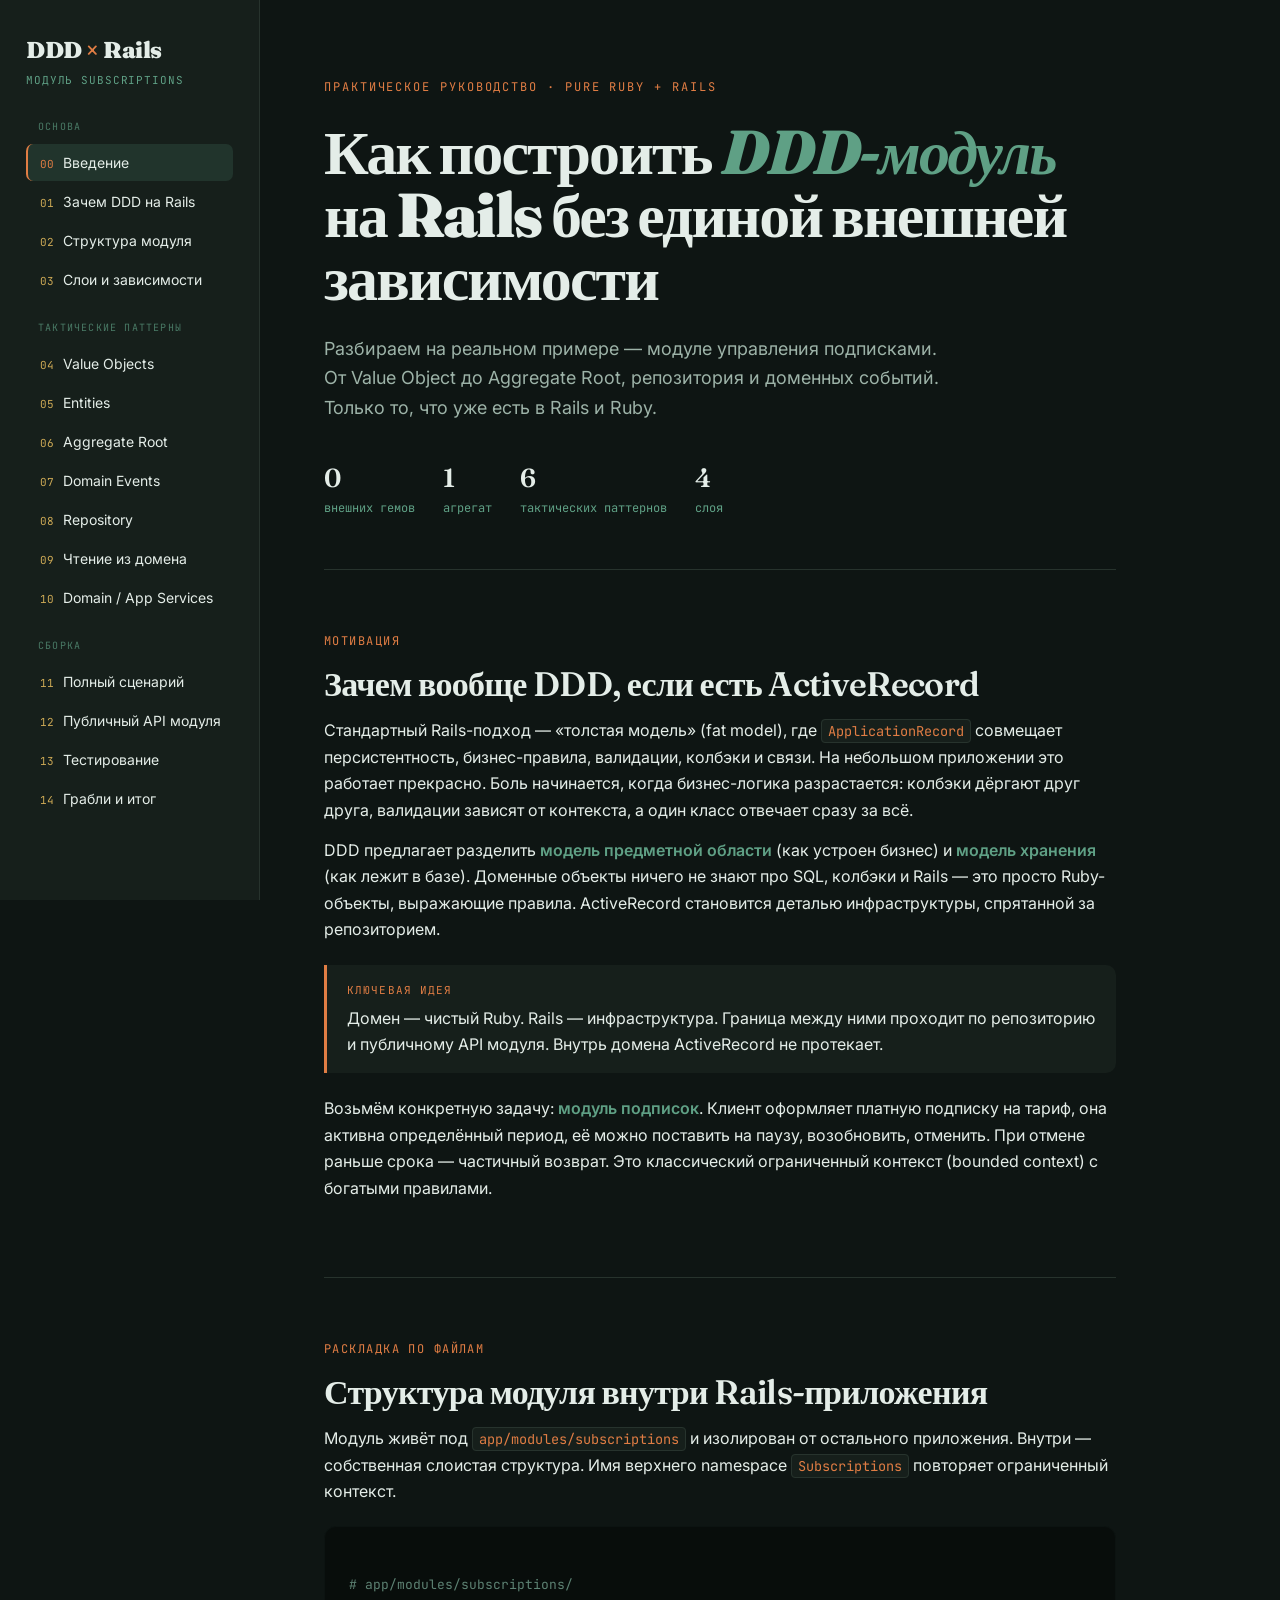
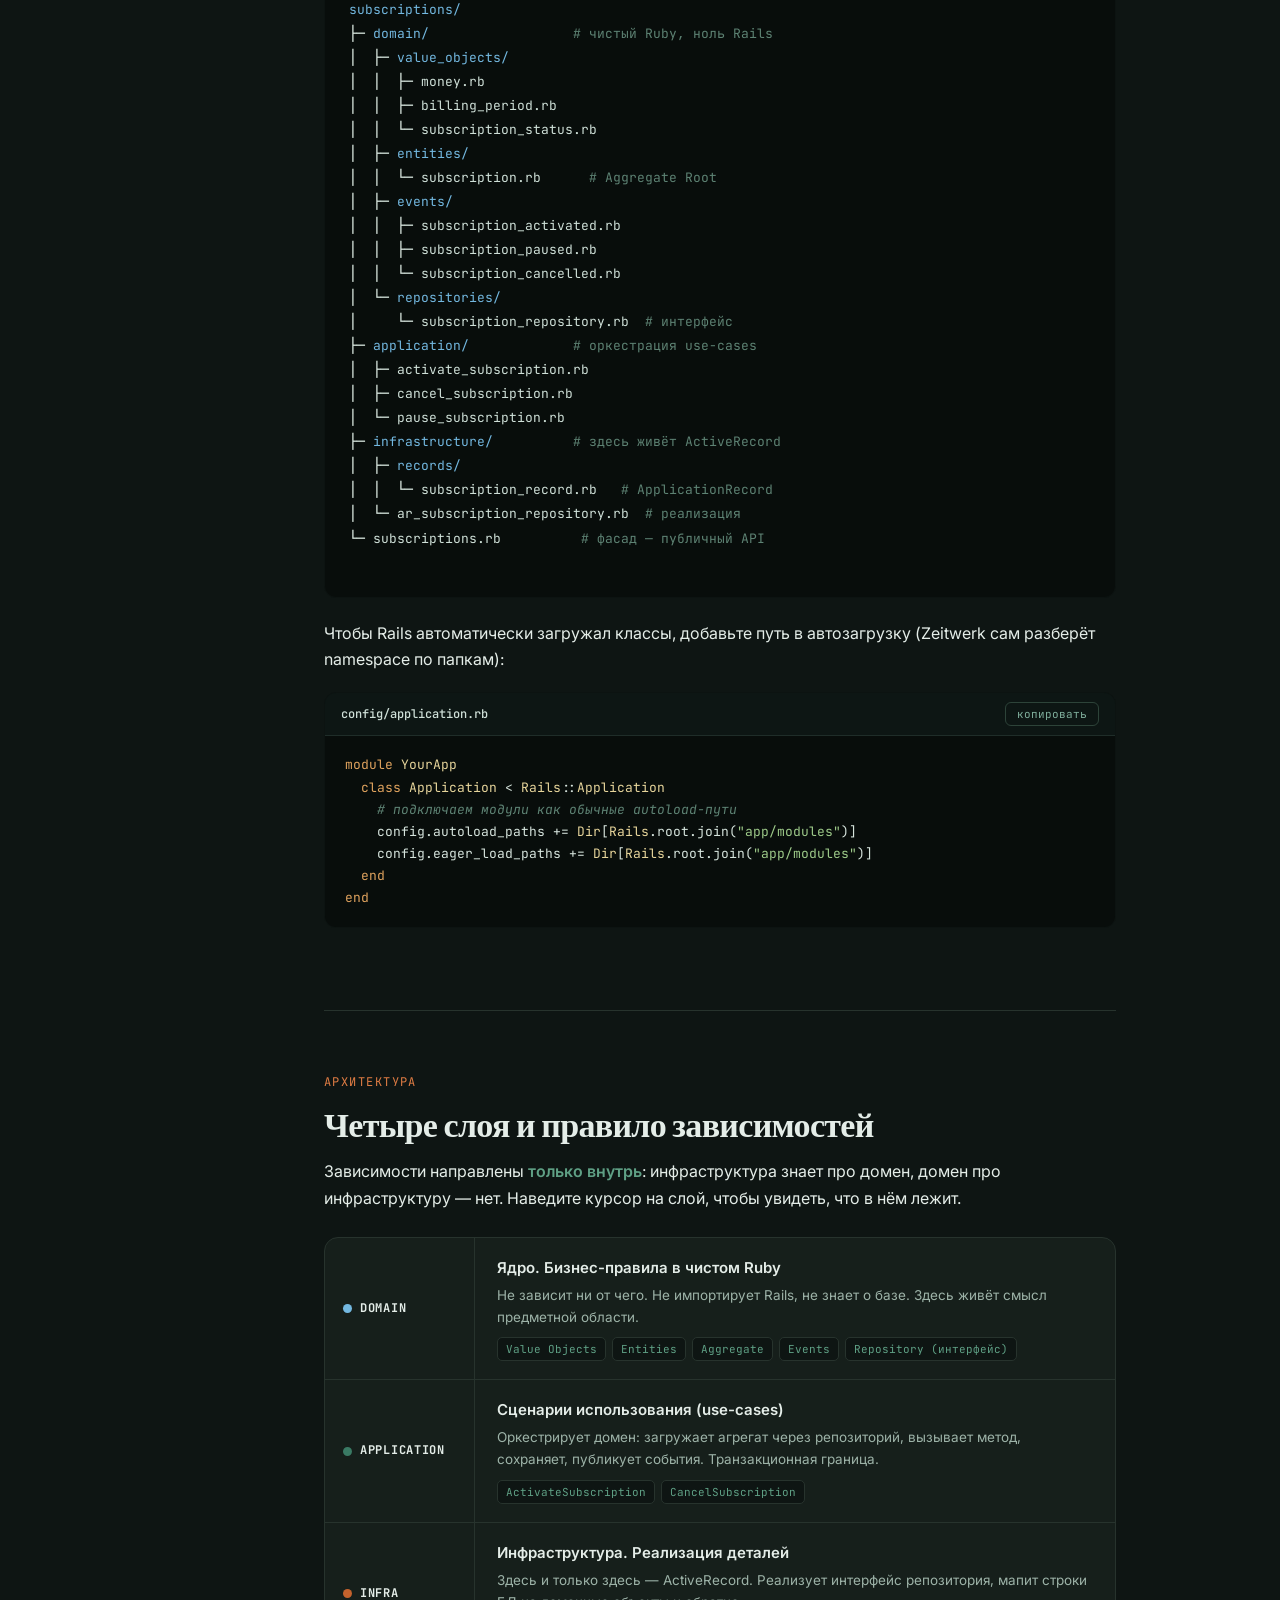
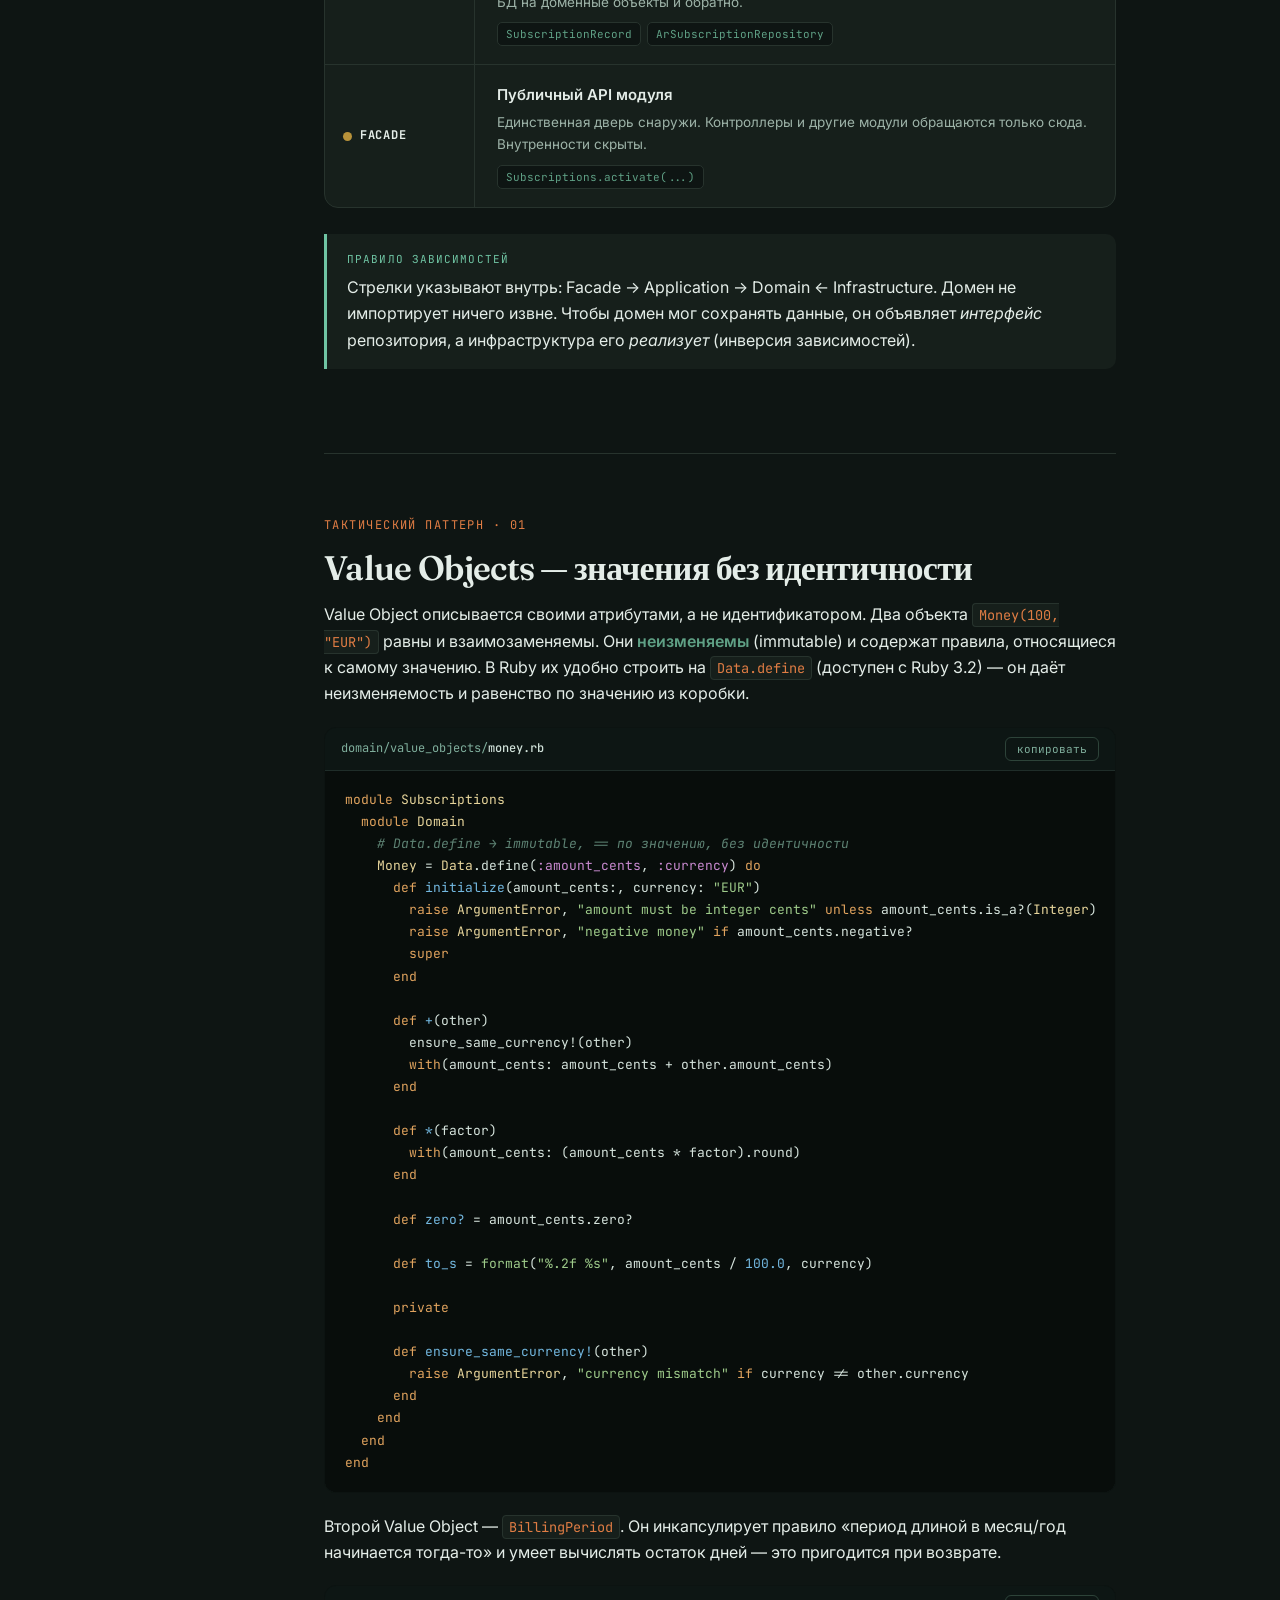
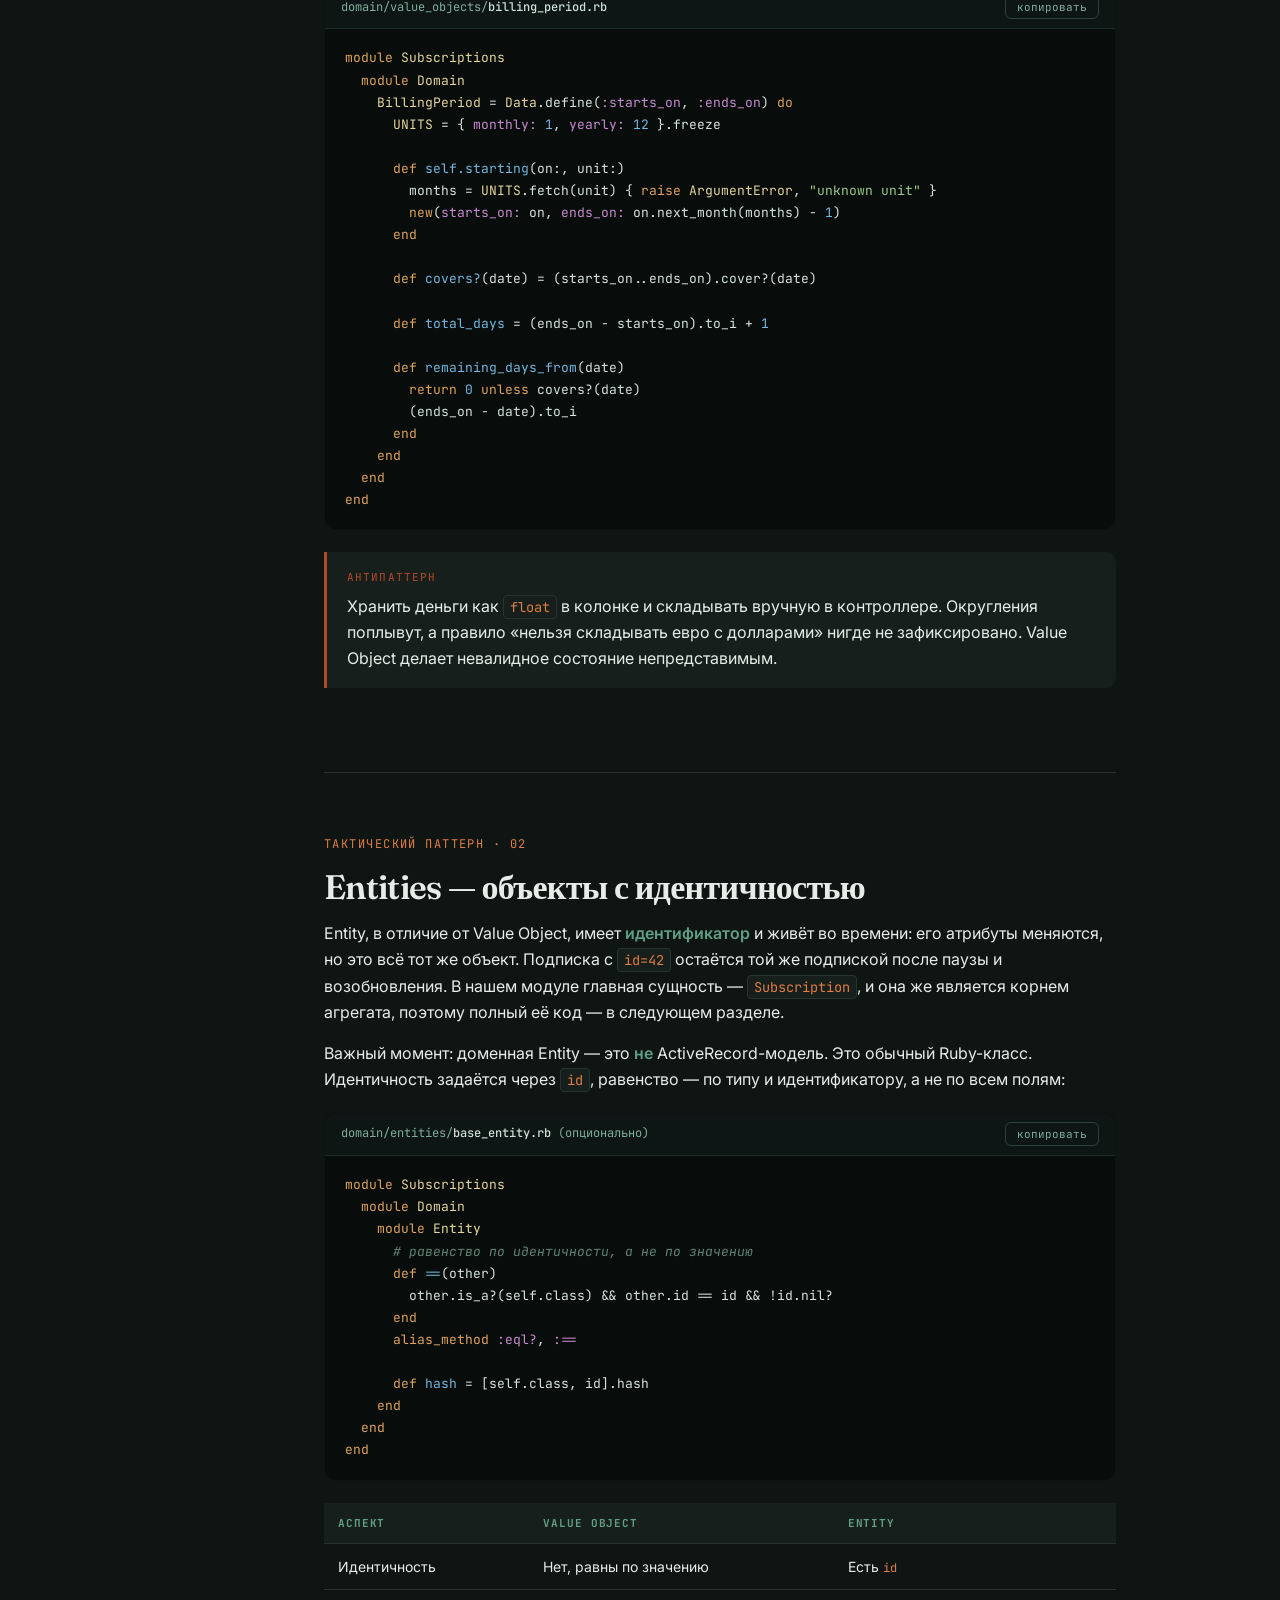
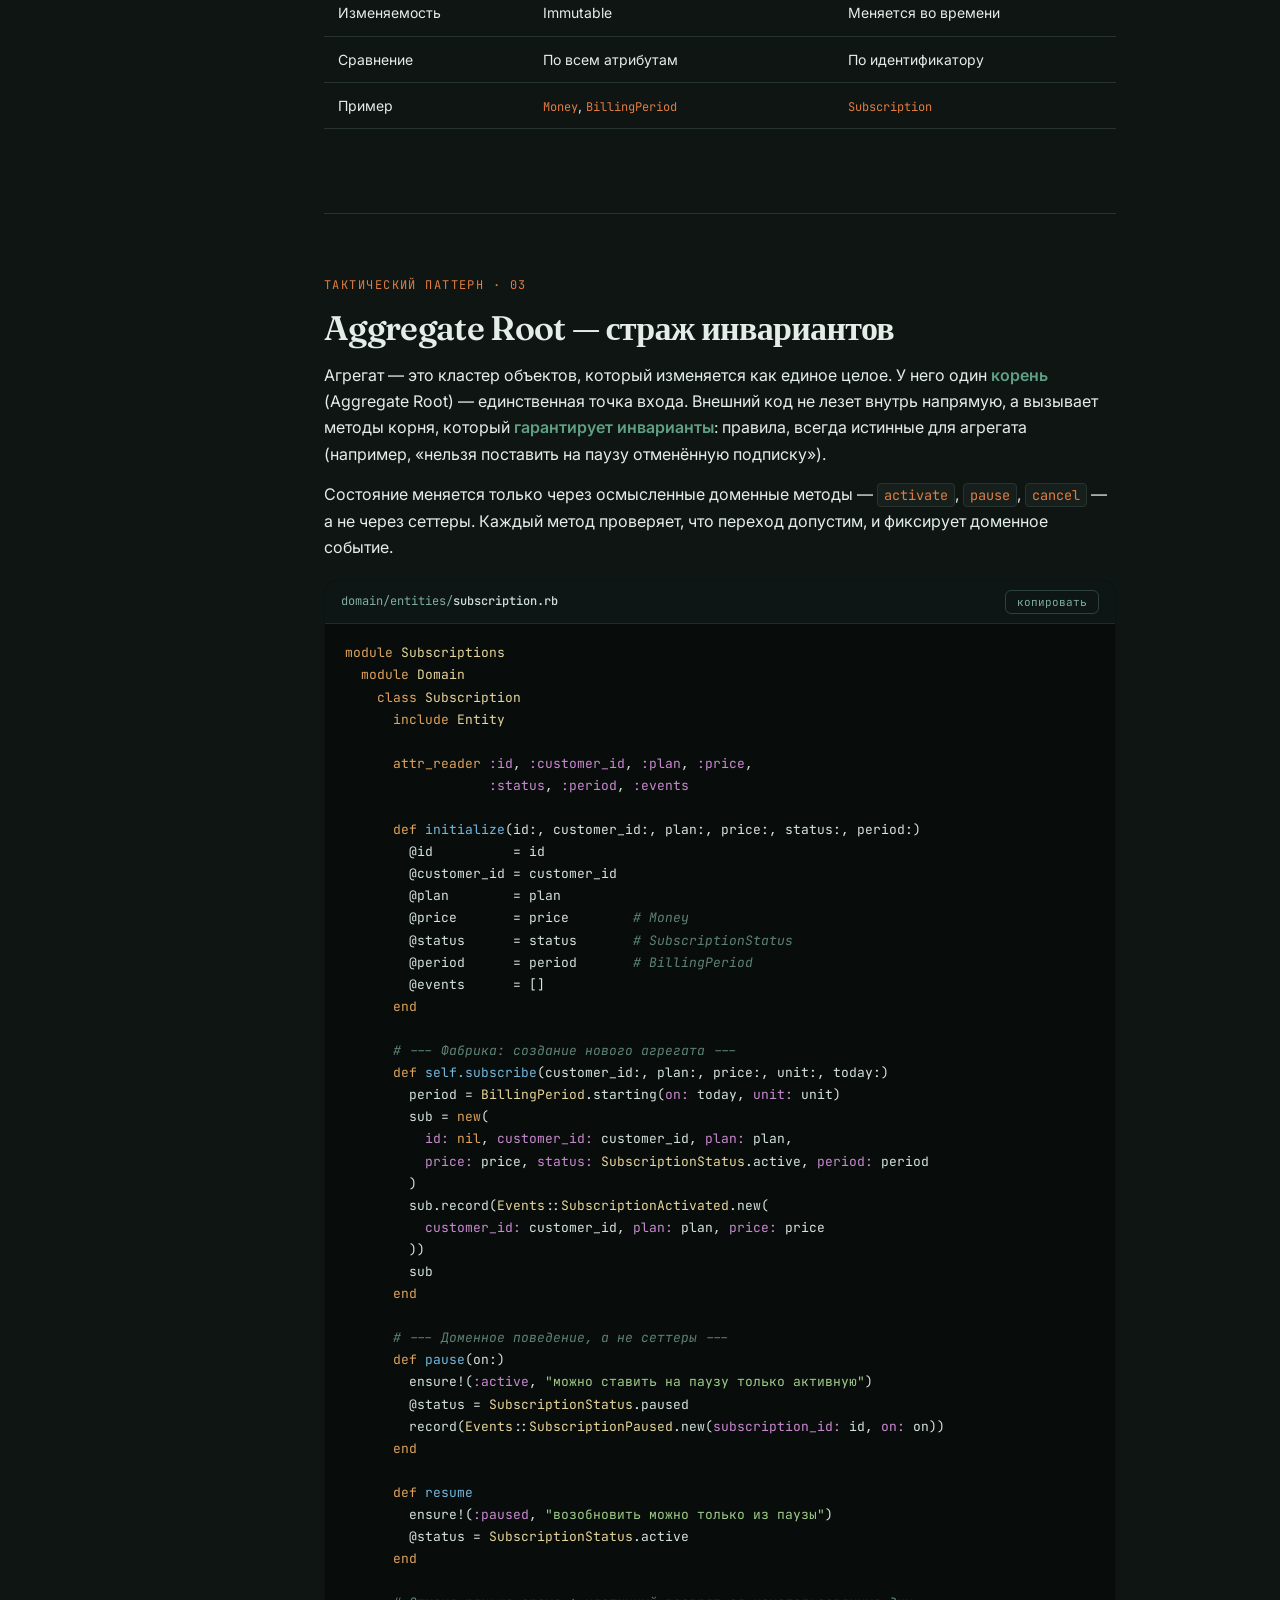
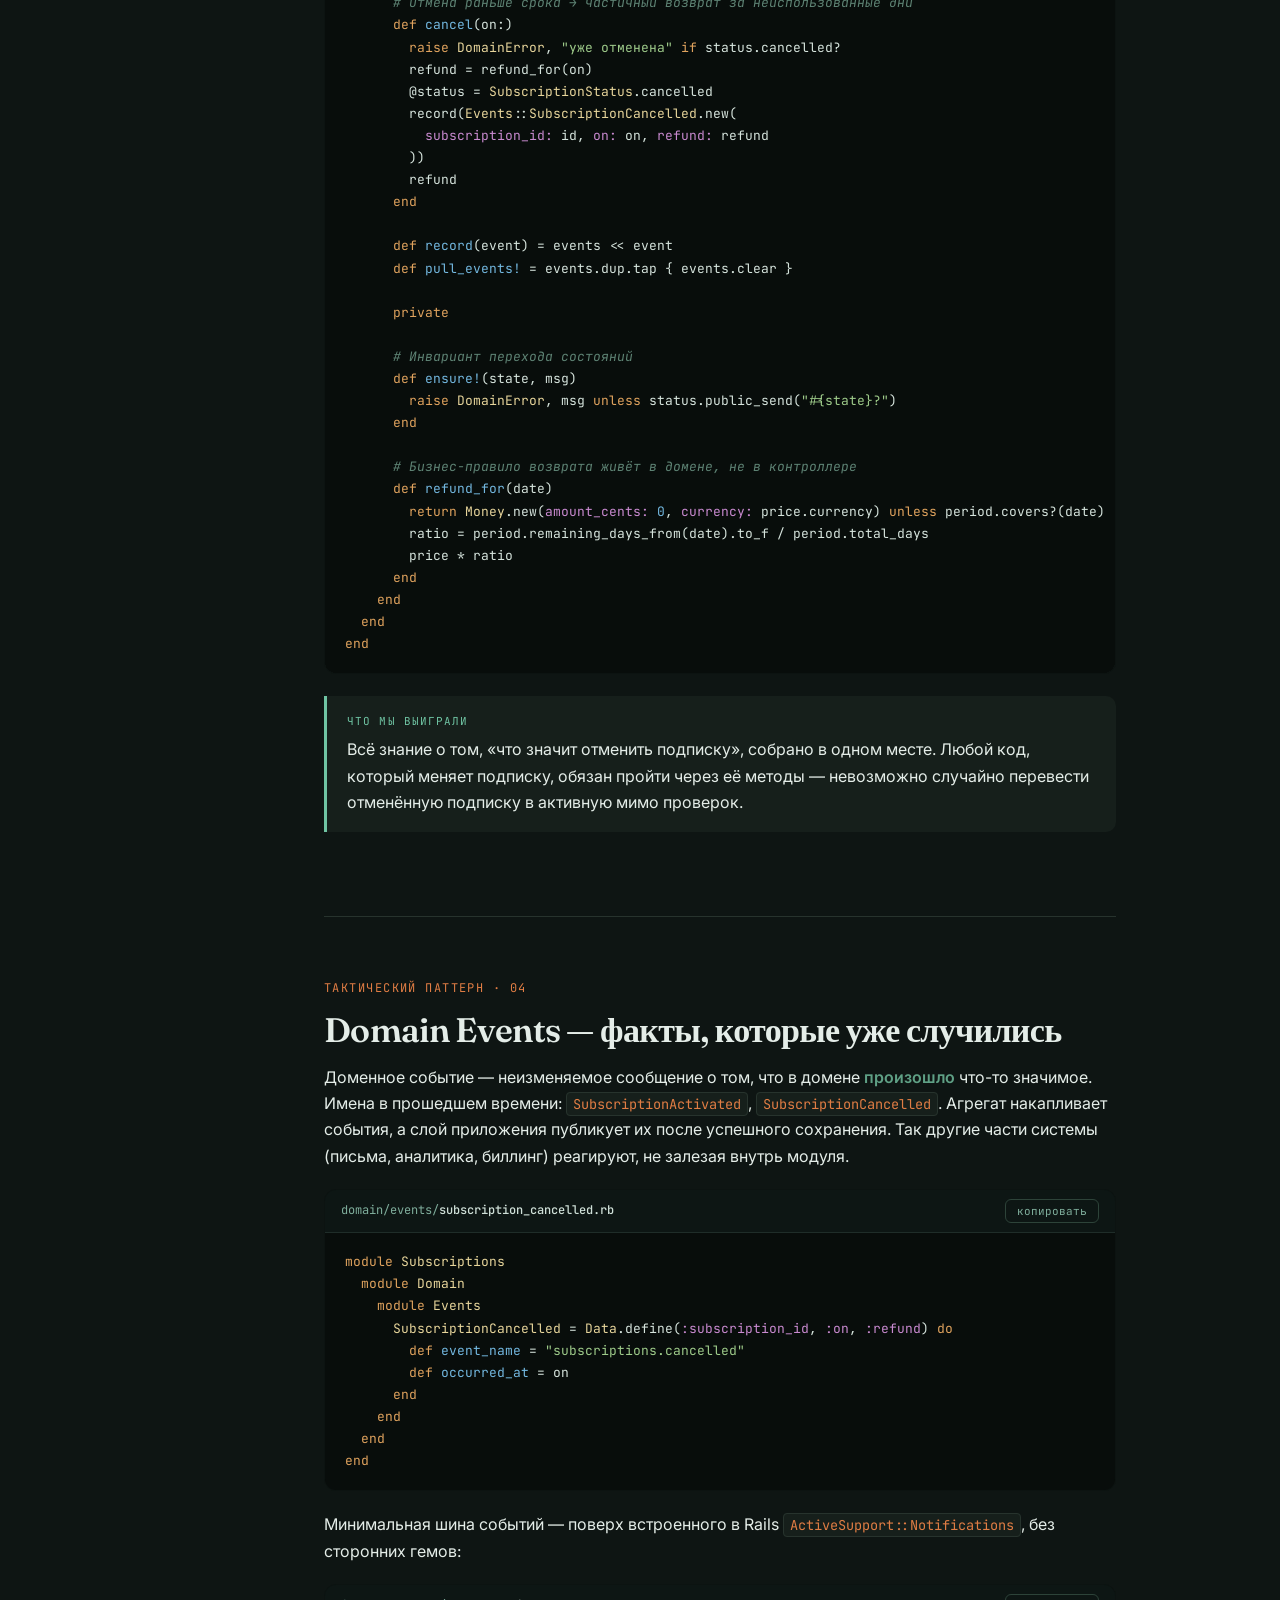
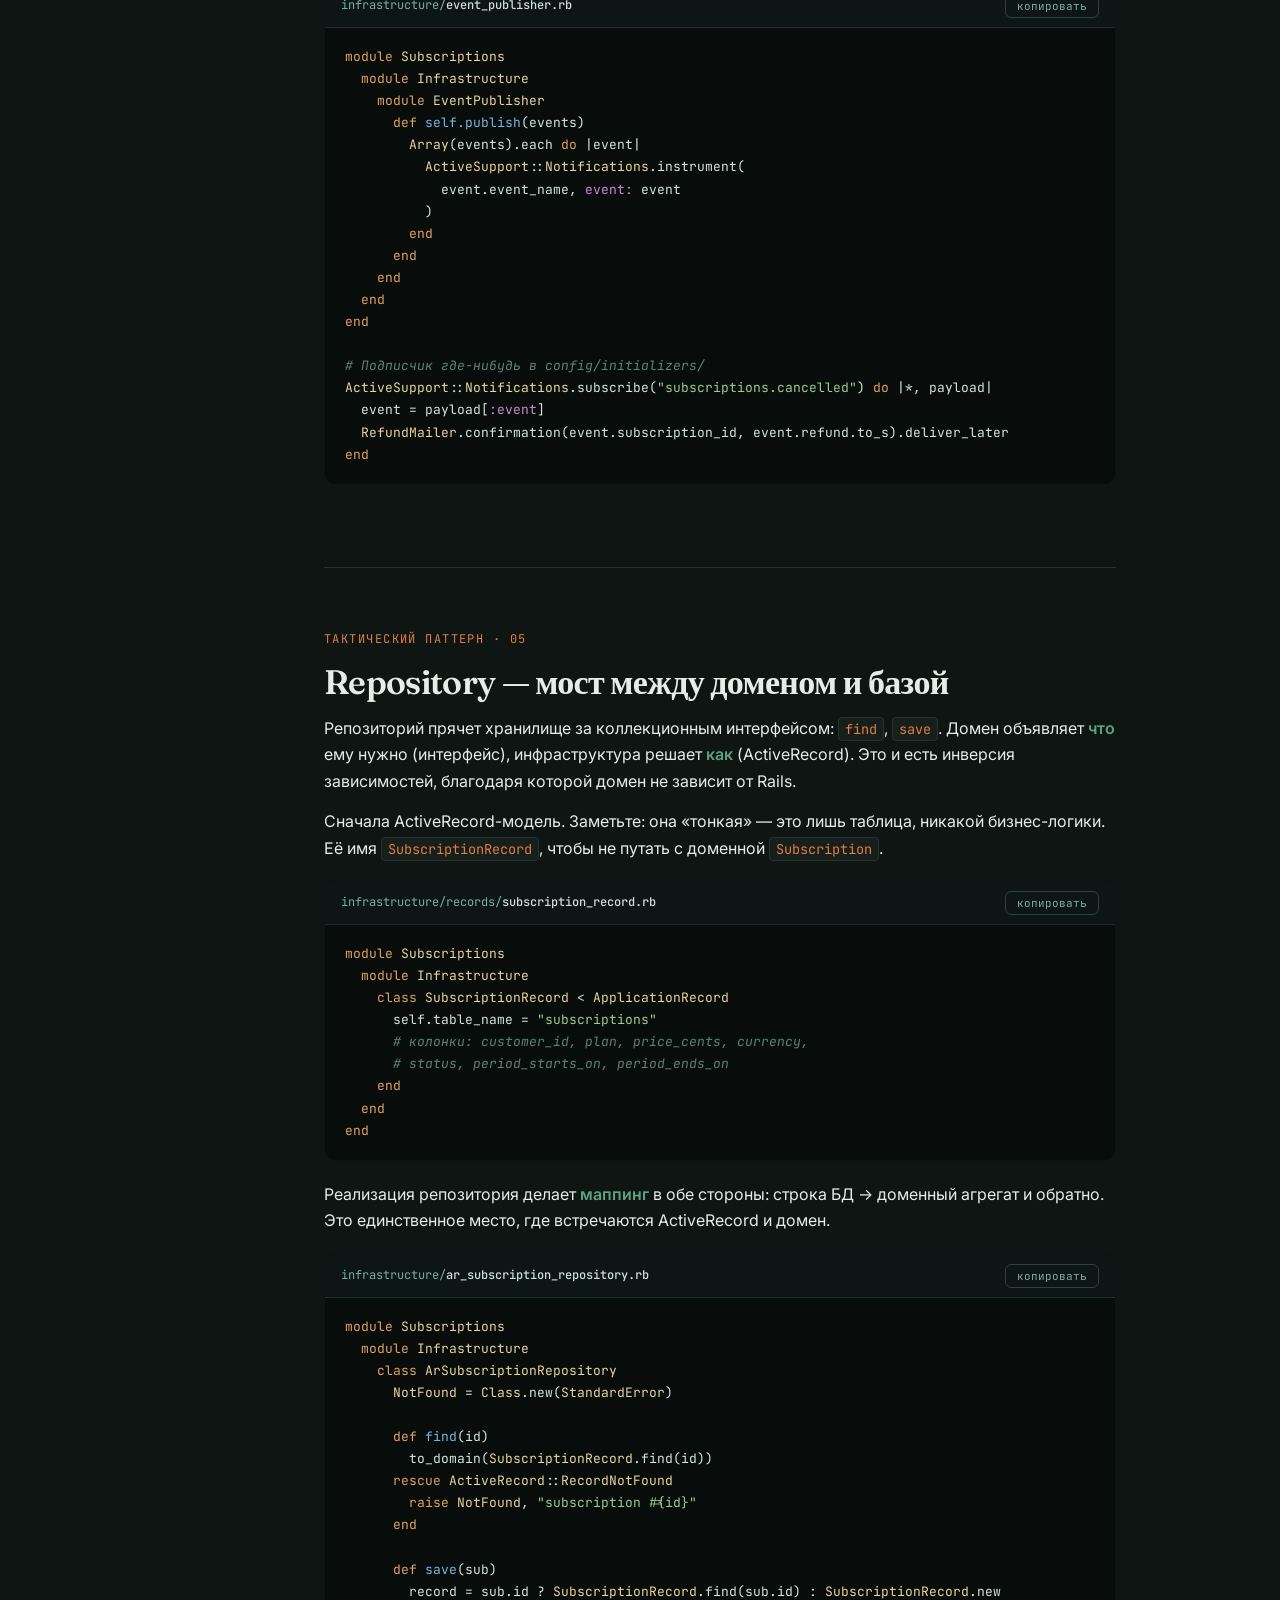
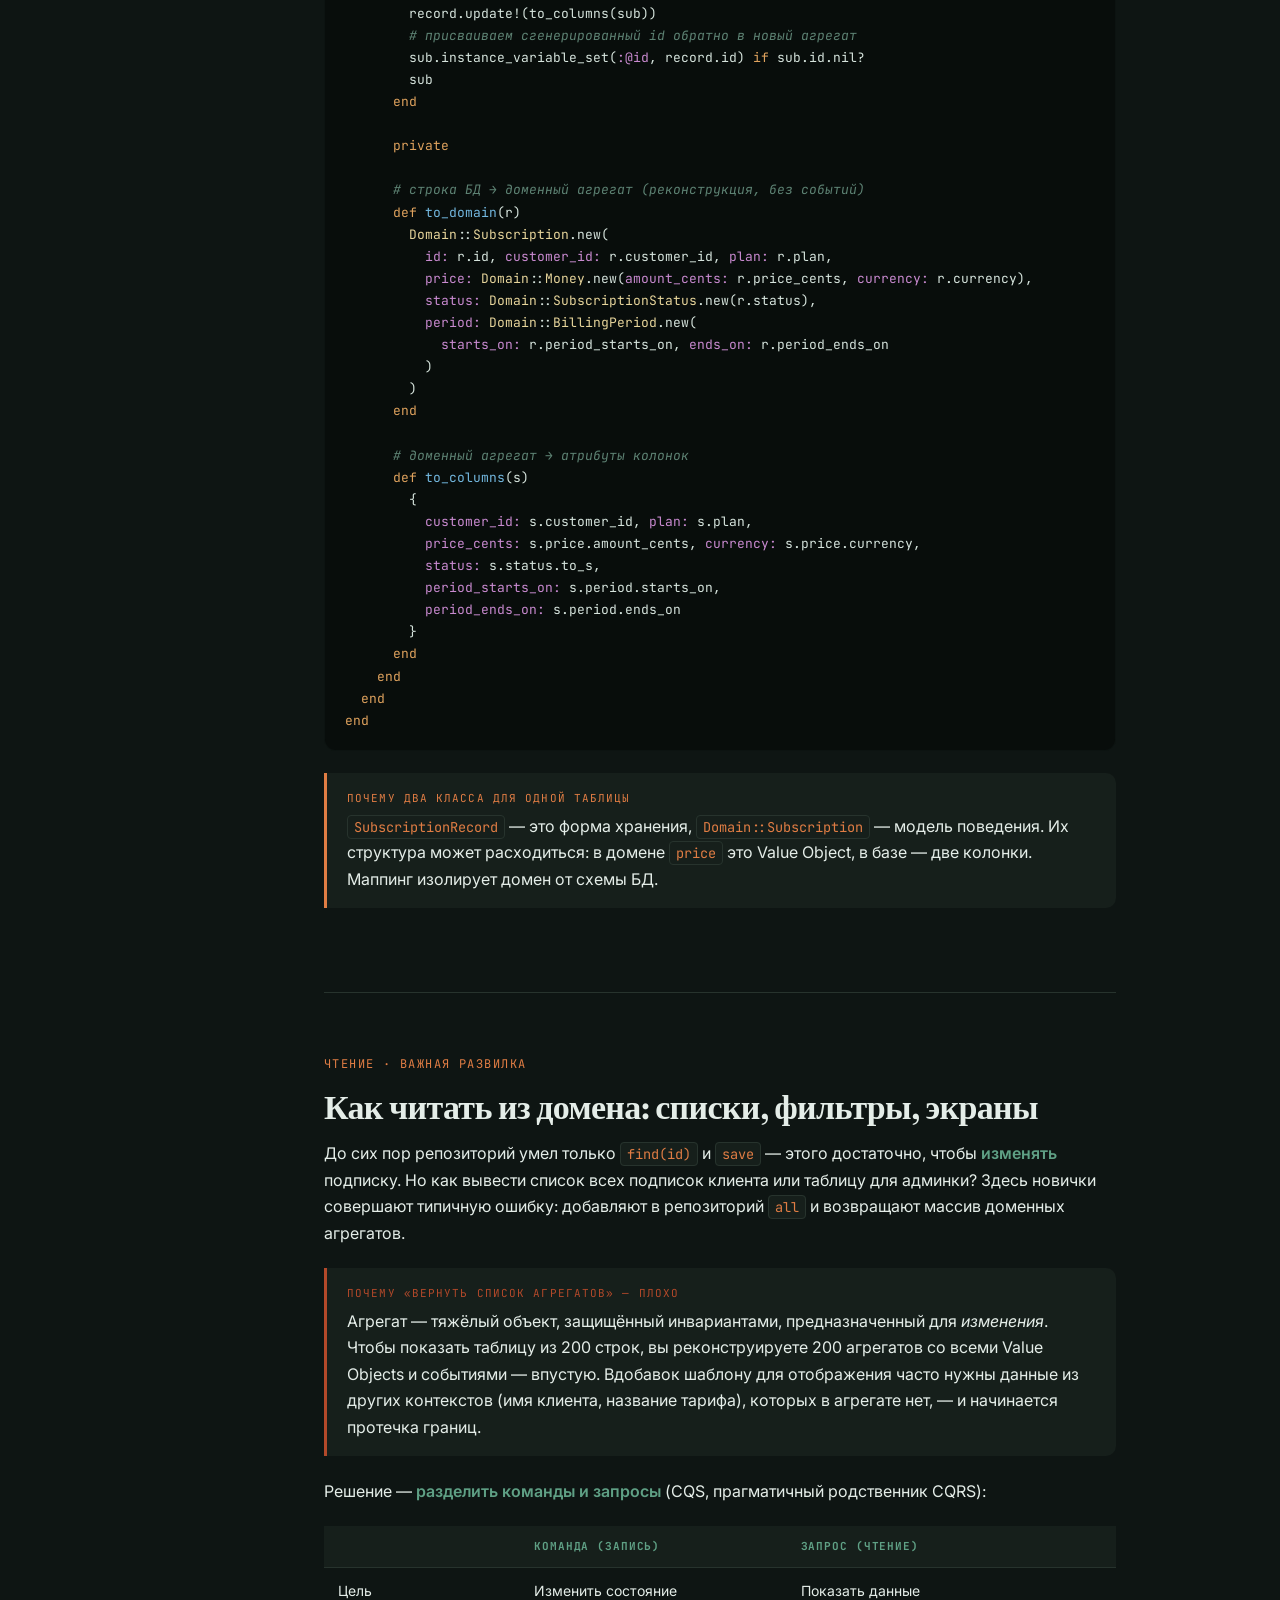
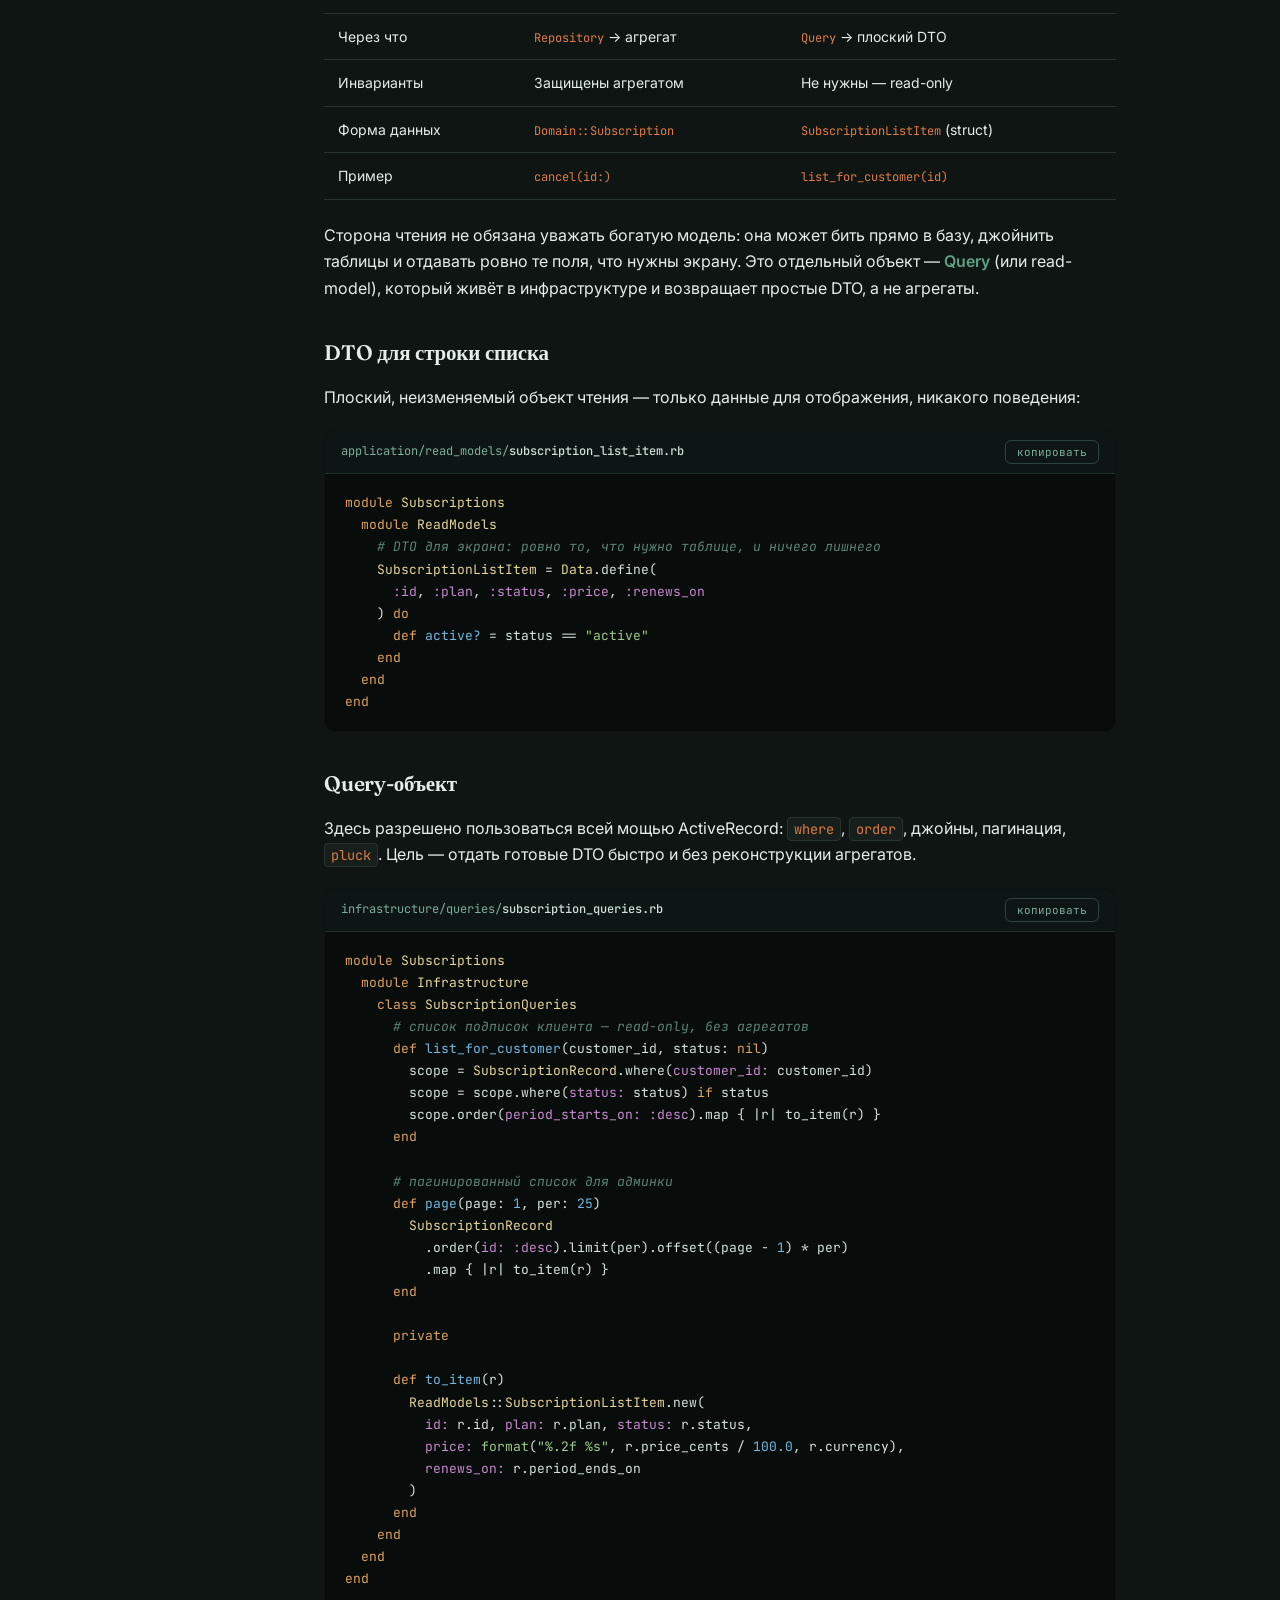
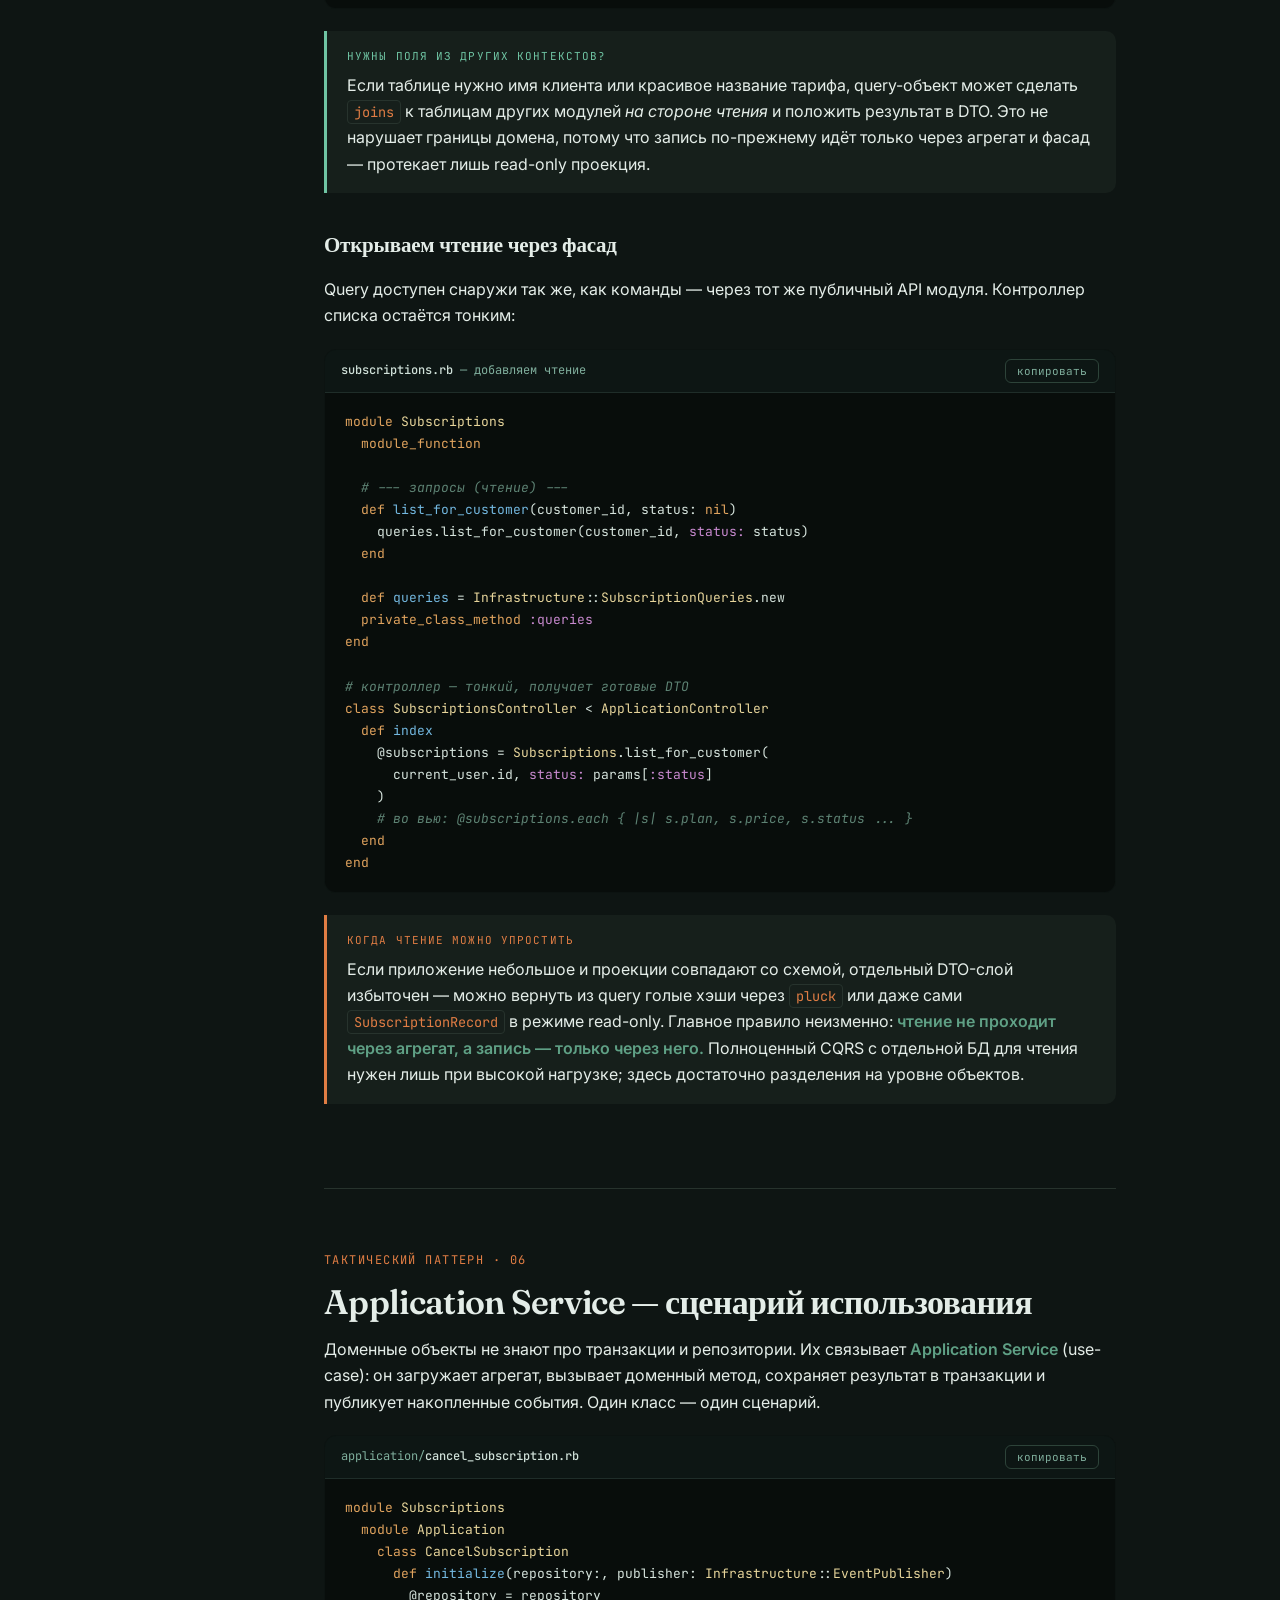
==== commit 9e394ee2: "Update DDD Rails subscriptions page: add reads/CQS section" ====
--- a/ddd-rails-subscriptions.html
+++ b/ddd-rails-subscriptions.html
@@ -153,13 +153,14 @@
   <a href="#aggregate"><span class="n">06</span>Aggregate Root</a>
   <a href="#events"><span class="n">07</span>Domain Events</a>
   <a href="#repository"><span class="n">08</span>Repository</a>
-  <a href="#service"><span class="n">09</span>Domain / App Services</a>
+  <a href="#reads"><span class="n">09</span>Чтение из домена</a>
+  <a href="#service"><span class="n">10</span>Domain / App Services</a>
 
   <div class="group">Сборка</div>
-  <a href="#flow"><span class="n">10</span>Полный сценарий</a>
-  <a href="#boundary"><span class="n">11</span>Публичный API модуля</a>
-  <a href="#testing"><span class="n">12</span>Тестирование</a>
-  <a href="#pitfalls"><span class="n">13</span>Грабли и итог</a>
+  <a href="#flow"><span class="n">11</span>Полный сценарий</a>
+  <a href="#boundary"><span class="n">12</span>Публичный API модуля</a>
+  <a href="#testing"><span class="n">13</span>Тестирование</a>
+  <a href="#pitfalls"><span class="n">14</span>Грабли и итог</a>
 </nav>
 
 <main>
@@ -575,6 +576,109 @@
   </div>
 </section>
 
+<section id="reads">
+  <div class="tag">Чтение · важная развилка</div>
+  <h2>Как читать из домена: списки, фильтры, экраны</h2>
+  <p>До сих пор репозиторий умел только <code class="inl">find(id)</code> и <code class="inl">save</code> — этого достаточно, чтобы <strong>изменять</strong> подписку. Но как вывести список всех подписок клиента или таблицу для админки? Здесь новички совершают типичную ошибку: добавляют в репозиторий <code class="inl">all</code> и возвращают массив доменных агрегатов.</p>
+  <div class="callout bad">
+    <div class="lbl">Почему «вернуть список агрегатов» — плохо</div>
+    Агрегат — тяжёлый объект, защищённый инвариантами, предназначенный для <em>изменения</em>. Чтобы показать таблицу из 200 строк, вы реконструируете 200 агрегатов со всеми Value Objects и событиями — впустую. Вдобавок шаблону для отображения часто нужны данные из других контекстов (имя клиента, название тарифа), которых в агрегате нет, — и начинается протечка границ.
+  </div>
+  <p>Решение — <strong>разделить команды и запросы</strong> (CQS, прагматичный родственник CQRS):</p>
+  <table>
+    <tr><th></th><th>Команда (запись)</th><th>Запрос (чтение)</th></tr>
+    <tr><td>Цель</td><td>Изменить состояние</td><td>Показать данные</td></tr>
+    <tr><td>Через что</td><td><code>Repository</code> → агрегат</td><td><code>Query</code> → плоский DTO</td></tr>
+    <tr><td>Инварианты</td><td>Защищены агрегатом</td><td>Не нужны — read-only</td></tr>
+    <tr><td>Форма данных</td><td><code>Domain::Subscription</code></td><td><code>SubscriptionListItem</code> (struct)</td></tr>
+    <tr><td>Пример</td><td><code>cancel(id:)</code></td><td><code>list_for_customer(id)</code></td></tr>
+  </table>
+  <p>Сторона чтения не обязана уважать богатую модель: она может бить прямо в базу, джойнить таблицы и отдавать ровно те поля, что нужны экрану. Это отдельный объект — <strong>Query</strong> (или read-model), который живёт в инфраструктуре и возвращает простые DTO, а не агрегаты.</p>
+  <h3>DTO для строки списка</h3>
+  <p>Плоский, неизменяемый объект чтения — только данные для отображения, никакого поведения:</p>
+  <div class="code">
+    <div class="bar"><span class="fname">application/read_models/<b>subscription_list_item.rb</b></span><button class="copy">копировать</button></div>
+<pre><span class="k">module</span> <span class="cls">Subscriptions</span>
+  <span class="k">module</span> <span class="cls">ReadModels</span>
+    <span class="c"># DTO для экрана: ровно то, что нужно таблице, и ничего лишнего</span>
+    <span class="cls">SubscriptionListItem</span> = <span class="cls">Data</span>.define(
+      <span class="sym">:id</span>, <span class="sym">:plan</span>, <span class="sym">:status</span>, <span class="sym">:price</span>, <span class="sym">:renews_on</span>
+    ) <span class="k">do</span>
+      <span class="k">def</span> <span class="m">active?</span> = status == <span class="s">"active"</span>
+    <span class="k">end</span>
+  <span class="k">end</span>
+<span class="k">end</span></pre>
+  </div>
+  <h3>Query-объект</h3>
+  <p>Здесь разрешено пользоваться всей мощью ActiveRecord: <code class="inl">where</code>, <code class="inl">order</code>, джойны, пагинация, <code class="inl">pluck</code>. Цель — отдать готовые DTO быстро и без реконструкции агрегатов.</p>
+  <div class="code">
+    <div class="bar"><span class="fname">infrastructure/queries/<b>subscription_queries.rb</b></span><button class="copy">копировать</button></div>
+<pre><span class="k">module</span> <span class="cls">Subscriptions</span>
+  <span class="k">module</span> <span class="cls">Infrastructure</span>
+    <span class="k">class</span> <span class="cls">SubscriptionQueries</span>
+      <span class="c"># список подписок клиента — read-only, без агрегатов</span>
+      <span class="k">def</span> <span class="m">list_for_customer</span>(customer_id, status: <span class="k">nil</span>)
+        scope = <span class="cls">SubscriptionRecord</span>.where(<span class="sym">customer_id:</span> customer_id)
+        scope = scope.where(<span class="sym">status:</span> status) <span class="k">if</span> status
+        scope.order(<span class="sym">period_starts_on:</span> <span class="sym">:desc</span>).map { |r| to_item(r) }
+      <span class="k">end</span>
+
+      <span class="c"># пагинированный список для админки</span>
+      <span class="k">def</span> <span class="m">page</span>(page: <span class="m">1</span>, per: <span class="m">25</span>)
+        <span class="cls">SubscriptionRecord</span>
+          .order(<span class="sym">id:</span> <span class="sym">:desc</span>).limit(per).offset((page - <span class="m">1</span>) * per)
+          .map { |r| to_item(r) }
+      <span class="k">end</span>
+
+      <span class="k">private</span>
+
+      <span class="k">def</span> <span class="m">to_item</span>(r)
+        <span class="cls">ReadModels</span>::<span class="cls">SubscriptionListItem</span>.new(
+          <span class="sym">id:</span> r.id, <span class="sym">plan:</span> r.plan, <span class="sym">status:</span> r.status,
+          <span class="sym">price:</span> <span class="s">format</span>(<span class="s">"%.2f %s"</span>, r.price_cents / <span class="m">100.0</span>, r.currency),
+          <span class="sym">renews_on:</span> r.period_ends_on
+        )
+      <span class="k">end</span>
+    <span class="k">end</span>
+  <span class="k">end</span>
+<span class="k">end</span></pre>
+  </div>
+  <div class="callout good">
+    <div class="lbl">Нужны поля из других контекстов?</div>
+    Если таблице нужно имя клиента или красивое название тарифа, query-объект может сделать <code class="inl">joins</code> к таблицам других модулей <em>на стороне чтения</em> и положить результат в DTO. Это не нарушает границы домена, потому что запись по-прежнему идёт только через агрегат и фасад — протекает лишь read-only проекция.
+  </div>
+  <h3>Открываем чтение через фасад</h3>
+  <p>Query доступен снаружи так же, как команды — через тот же публичный API модуля. Контроллер списка остаётся тонким:</p>
+  <div class="code">
+    <div class="bar"><span class="fname"><b>subscriptions.rb</b> — добавляем чтение</span><button class="copy">копировать</button></div>
+<pre><span class="k">module</span> <span class="cls">Subscriptions</span>
+  <span class="k">module_function</span>
+
+  <span class="c"># --- запросы (чтение) ---</span>
+  <span class="k">def</span> <span class="m">list_for_customer</span>(customer_id, status: <span class="k">nil</span>)
+    queries.list_for_customer(customer_id, <span class="sym">status:</span> status)
+  <span class="k">end</span>
+
+  <span class="k">def</span> <span class="m">queries</span> = <span class="cls">Infrastructure</span>::<span class="cls">SubscriptionQueries</span>.new
+  <span class="k">private_class_method</span> <span class="sym">:queries</span>
+<span class="k">end</span>
+
+<span class="c"># контроллер — тонкий, получает готовые DTO</span>
+<span class="k">class</span> <span class="cls">SubscriptionsController</span> &lt; <span class="cls">ApplicationController</span>
+  <span class="k">def</span> <span class="m">index</span>
+    <span class="vi">@subscriptions</span> = <span class="cls">Subscriptions</span>.list_for_customer(
+      current_user.id, <span class="sym">status:</span> params[<span class="sym">:status</span>]
+    )
+    <span class="c"># во вью: @subscriptions.each { |s| s.plan, s.price, s.status ... }</span>
+  <span class="k">end</span>
+<span class="k">end</span></pre>
+  </div>
+  <div class="callout">
+    <div class="lbl">Когда чтение можно упростить</div>
+    Если приложение небольшое и проекции совпадают со схемой, отдельный DTO-слой избыточен — можно вернуть из query голые хэши через <code class="inl">pluck</code> или даже сами <code class="inl">SubscriptionRecord</code> в режиме read-only. Главное правило неизменно: <strong>чтение не проходит через агрегат, а запись — только через него.</strong> Полноценный CQRS с отдельной БД для чтения нужен лишь при высокой нагрузке; здесь достаточно разделения на уровне объектов.
+  </div>
+</section>
+
 <section id="service">
   <div class="tag">Тактический паттерн · 06</div>
   <h2>Application Service — сценарий использования</h2>
@@ -729,6 +833,7 @@
     <tr><td>Слишком большой агрегат, тянущий полбазы</td><td>Агрегат маленький; ссылки на другие агрегаты — по <code>id</code>, не по объекту</td></tr>
     <tr><td>Колбэки ActiveRecord с бизнес-логикой</td><td>Логика в доменных методах, побочные эффекты — через события</td></tr>
     <tr><td>События публикуются до коммита транзакции</td><td>Сначала <code>save</code> + commit, потом <code>publish</code></td></tr>
+    <tr><td>Списки строятся из доменных агрегатов через репозиторий</td><td>Чтение — через отдельный Query → плоские DTO, мимо агрегата</td></tr>
     <tr><td>DDD в каждом CRUD-модуле</td><td>DDD — только для сложных контекстов с богатыми правилами; CRUD оставьте на «толстой модели»</td></tr>
   </table>
   <div class="callout good">
